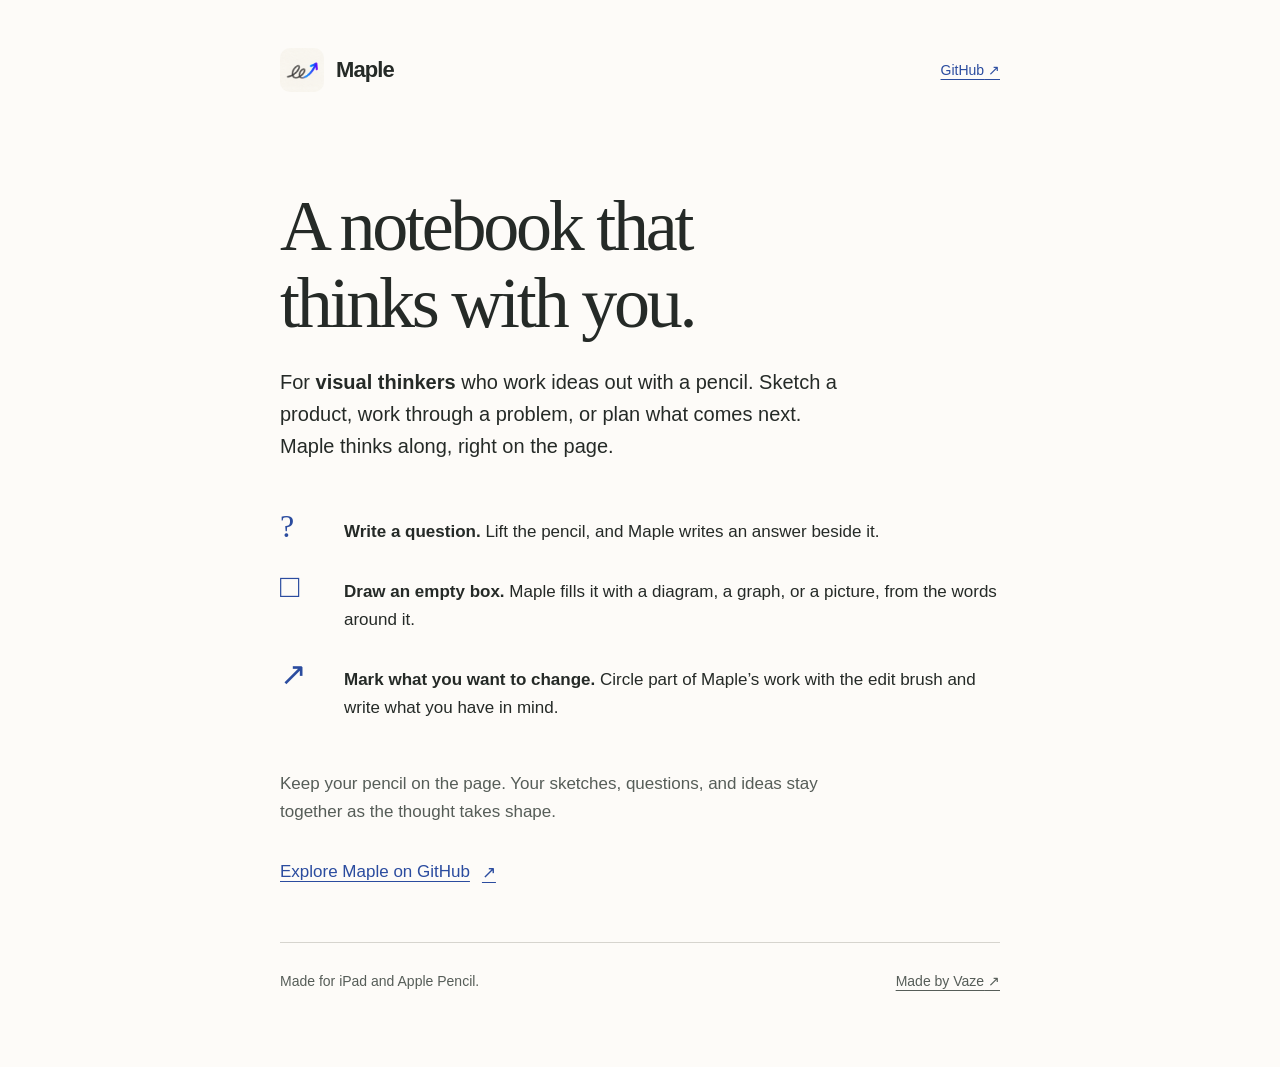
==== docs/index.html @ 5009b463 "Add a minimal Maple website for GitHub Pages" ====
<!doctype html>
<html lang="en">
<head>
  <meta charset="utf-8">
  <meta name="viewport" content="width=device-width, initial-scale=1">
  <meta name="theme-color" content="#fdfcf8">
  <title>Maple — A notebook that thinks with you</title>
  <meta name="description" content="A notebook for visual thinkers who work ideas out with a pencil. Ask questions, explore diagrams, and refine your ideas right on the page. Made for iPad and Apple Pencil.">
  <meta property="og:title" content="Maple — A notebook that thinks with you">
  <meta property="og:description" content="For visual thinkers who work ideas out with a pencil. Made for iPad and Apple Pencil.">
  <meta property="og:type" content="website">
  <meta property="og:url" content="https://thisisvaze.github.io/maple/">
  <meta property="og:image" content="https://thisisvaze.github.io/maple/icon.png">
  <link rel="canonical" href="https://thisisvaze.github.io/maple/">
  <link rel="icon" type="image/png" href="icon.png">
  <link rel="apple-touch-icon" href="icon.png">
  <link rel="stylesheet" href="tokens.css">
  <style>
    /* Hallmark · macrostructure: Long Document · theme: Atelier, existing Maple palette · tone: quiet · anchor hue: blue · nav: N9 · footer: Ft2 · enrichment: none */
    /* Hallmark · pre-emit critique: P4 H4 E4 S5 R5 V4 */
    * { box-sizing: border-box; }
    html, body { overflow-x: clip; }
    html { background: var(--color-paper); color: var(--color-ink); }
    body { margin: 0; font-family: var(--font-body); -webkit-font-smoothing: antialiased; }
    .page { max-width: 48rem; margin-inline: auto; padding: var(--space-xl) var(--space-lg); }
    header { display: flex; justify-content: space-between; align-items: center; gap: var(--space-md); }
    .brand { display: flex; align-items: center; gap: var(--space-sm); font-size: var(--text-brand); font-weight: 600; letter-spacing: -.04em; }
    .brand img { border-radius: var(--radius-icon); }
    a { color: var(--color-blue); text-decoration-thickness: 1px; text-underline-offset: .25em; }
    header a, .source, footer a { white-space: nowrap; display: inline-flex; align-items: center; min-height: 44px; }
    header a { font-size: var(--text-small); }
    a:hover { text-decoration-thickness: 2px; }
    a:active { opacity: .7; }
    a:focus-visible { outline: 2px solid var(--color-blue); outline-offset: 5px; border-radius: 2px; }
    main { padding-block: var(--space-hero) var(--space-xl); }
    h1 { margin: 0; max-width: 14ch; font-family: var(--font-display); font-size: var(--text-display); font-weight: 400; line-height: 1.07; letter-spacing: -.045em; overflow-wrap: anywhere; min-width: 0; }
    p { margin: 0; }
    .intro { margin-top: var(--space-lg); max-width: 36rem; font-size: var(--text-lead); line-height: 1.6; }
    .intro strong { font-weight: 600; }
    .examples { margin-block: var(--space-xl); }
    .examples > div { display: grid; grid-template-columns: 2.5rem minmax(0, 1fr); gap: var(--space-md); align-items: baseline; margin-top: var(--space-lg); }
    dt { color: var(--color-blue); font-family: var(--font-display); font-size: var(--text-mark); line-height: 1; }
    dd { margin: 0; font-size: var(--text-body); line-height: 1.65; }
    dd strong { font-weight: 600; }
    .closing { max-width: 34rem; color: var(--color-muted); font-size: var(--text-body); line-height: 1.65; }
    .source { margin-top: var(--space-lg); gap: var(--space-sm); font-size: var(--text-body); }
    footer { border-top: 1px solid var(--color-rule); padding-block: var(--space-md); display: flex; flex-wrap: wrap; justify-content: space-between; gap: var(--space-sm) var(--space-lg); color: var(--color-muted); font-size: var(--text-small); line-height: 1.6; align-items: center; }
    footer a { color: inherit; }
    @media (min-width: 40rem) {
      .page { padding-block: var(--space-xl); }
      .examples > div { grid-template-columns: 3rem minmax(0, 1fr); }
    }
  </style>
</head>
<body>
  <div class="page">
    <header>
      <span class="brand"><img src="icon.png" alt="" width="44" height="44">Maple</span>
      <a href="https://github.com/thisisvaze/maple">GitHub <span aria-hidden="true">&nbsp;↗</span></a>
    </header>
    <main>
      <h1>A notebook that thinks with you.</h1>
      <p class="intro">For <strong>visual thinkers</strong> who work ideas out with a pencil. Sketch a product, work through a problem, or plan what comes next. Maple thinks along, right on the page.</p>
      <dl class="examples" aria-label="Ways to think with Maple">
        <div>
          <dt><span aria-hidden="true">?</span><span class="sr-only">Question mark</span></dt>
          <dd><strong>Write a question.</strong> Lift the pencil, and Maple writes an answer beside it.</dd>
        </div>
        <div>
          <dt><span aria-hidden="true">□</span><span class="sr-only">Empty box</span></dt>
          <dd><strong>Draw an empty box.</strong> Maple fills it with a diagram, a graph, or a picture, from the words around it.</dd>
        </div>
        <div>
          <dt><span aria-hidden="true">↗</span><span class="sr-only">Edit mark</span></dt>
          <dd><strong>Mark what you want to change.</strong> Circle part of Maple’s work with the edit brush and write what you have in mind.</dd>
        </div>
      </dl>
      <p class="closing">Keep your pencil on the page. Your sketches, questions, and ideas stay together as the thought takes shape.</p>
      <a class="source" href="https://github.com/thisisvaze/maple">Explore Maple on GitHub <span aria-hidden="true">↗</span></a>
    </main>
    <footer>
      <p>Made for iPad and Apple Pencil.</p>
      <a href="https://github.com/thisisvaze">Made by Vaze <span aria-hidden="true">&nbsp;↗</span></a>
    </footer>
  </div>
</body>
</html>
---- docs/tokens.css ----
/* Maple · warm paper and blue ink, shared with the app. */
:root {
  --color-paper: oklch(98.9% .005 90);
  --color-ink: oklch(28% .01 155);
  --color-muted: oklch(47% .012 155);
  --color-blue: oklch(44% .14 265);
  --color-rule: oklch(87% .008 90);
  --font-display: "Iowan Old Style", "Palatino Linotype", "Book Antiqua", Georgia, serif;
  --font-body: -apple-system, BlinkMacSystemFont, "Segoe UI", sans-serif;
  --text-small: .875rem;
  --text-body: 1.0625rem;
  --text-lead: clamp(1.125rem, 2vw, 1.25rem);
  --text-brand: 1.375rem;
  --text-mark: 2rem;
  --text-display: clamp(2.75rem, 7vw, 4.5rem);
  --space-sm: .75rem;
  --space-md: 1rem;
  --space-lg: 1.5rem;
  --space-xl: 3rem;
  --space-hero: clamp(3.5rem, 9vw, 6rem);
  --radius-icon: .625rem;
}
.sr-only {
  position: absolute;
  width: 1px;
  height: 1px;
  overflow: hidden;
  clip-path: inset(50%);
  white-space: nowrap;
}
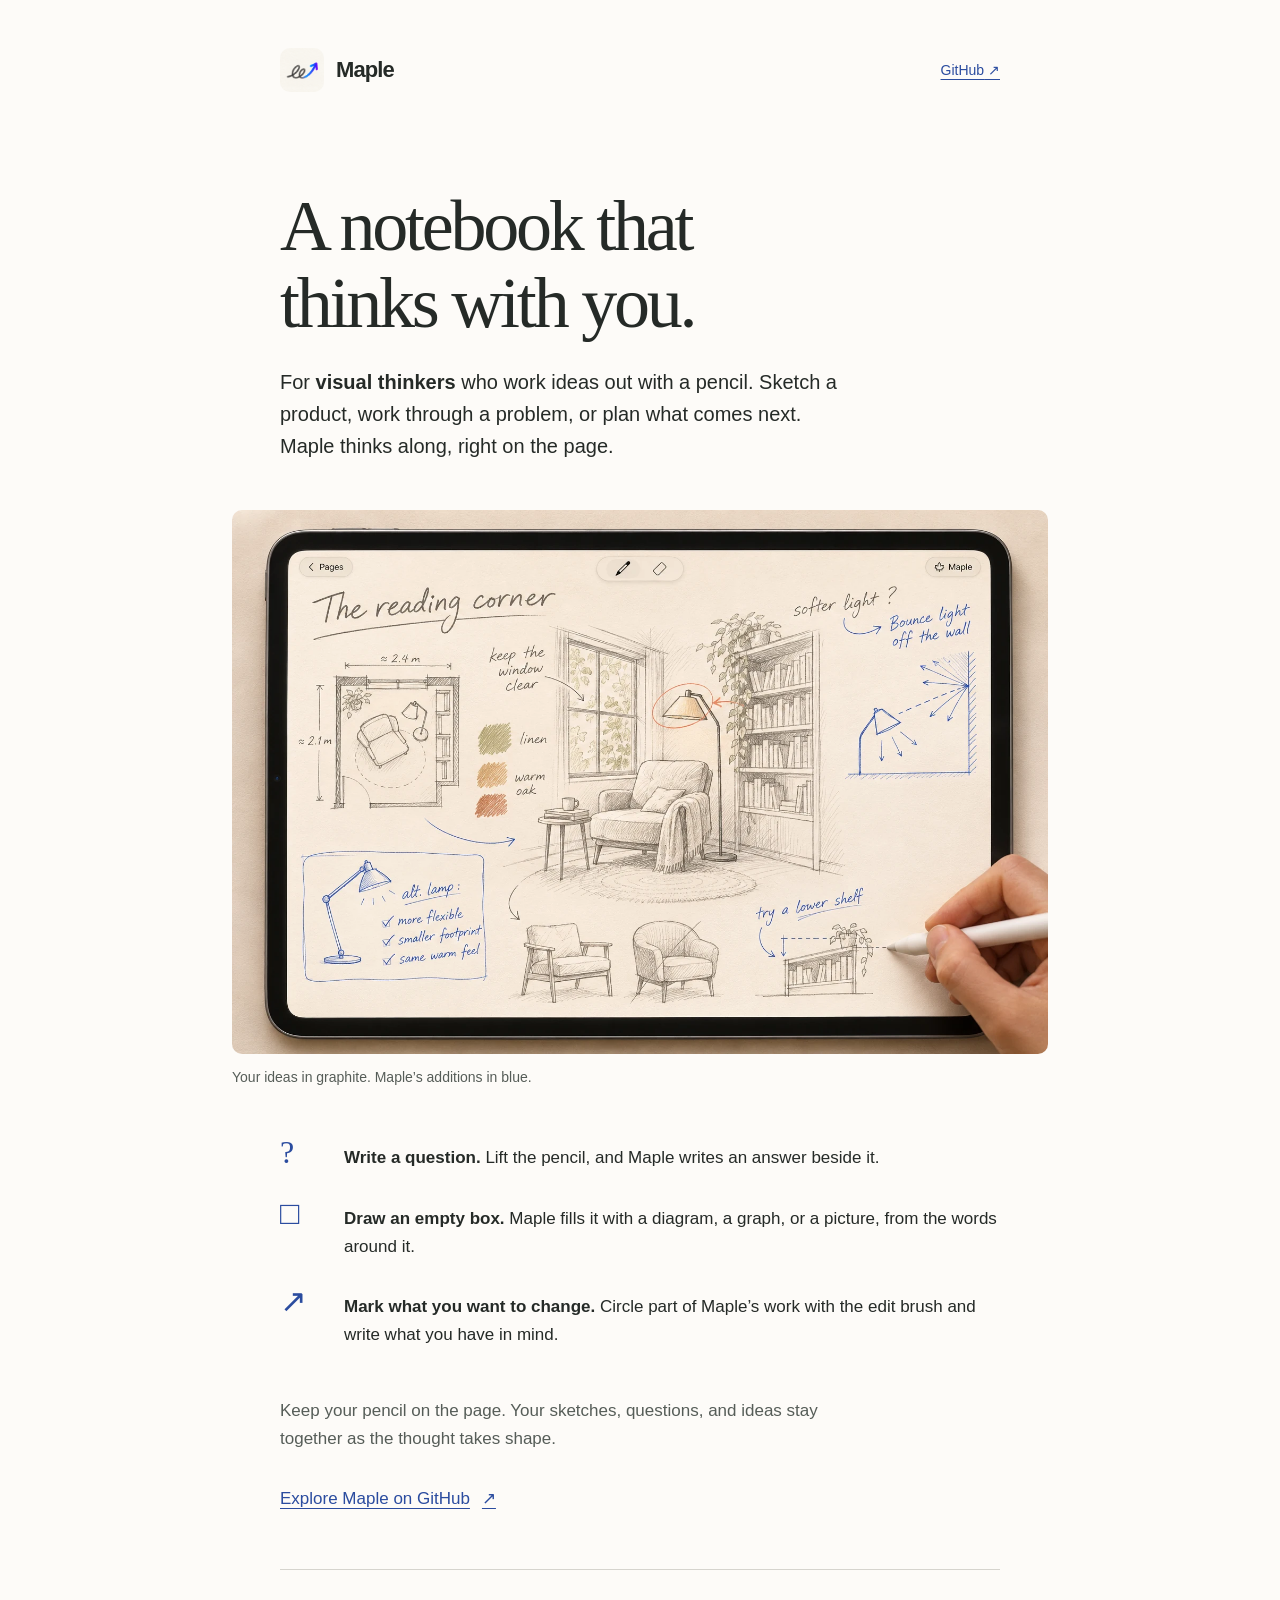
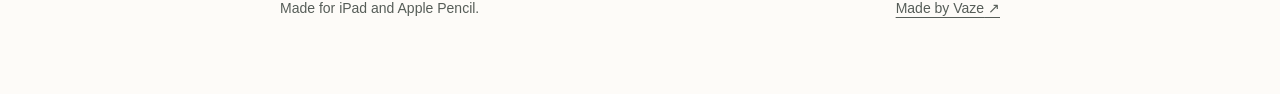
==== commit 521612bb: "Show a shared Maple workspace on iPad" ====
--- a/docs/index.html
+++ b/docs/index.html
@@ -10,13 +10,14 @@
   <meta property="og:description" content="For visual thinkers who work ideas out with a pencil. Made for iPad and Apple Pencil.">
   <meta property="og:type" content="website">
   <meta property="og:url" content="https://thisisvaze.github.io/maple/">
-  <meta property="og:image" content="https://thisisvaze.github.io/maple/icon.png">
+  <meta property="og:image" content="https://thisisvaze.github.io/maple/maple-workspace.webp">
+  <meta property="og:image:alt" content="An illustrated Maple workspace on iPad, with sketches and notes in graphite and blue ink.">
   <link rel="canonical" href="https://thisisvaze.github.io/maple/">
   <link rel="icon" type="image/png" href="icon.png">
   <link rel="apple-touch-icon" href="icon.png">
   <link rel="stylesheet" href="tokens.css">
   <style>
-    /* Hallmark · macrostructure: Long Document · theme: Atelier, existing Maple palette · tone: quiet · anchor hue: blue · nav: N9 · footer: Ft2 · enrichment: none */
+    /* Hallmark · macrostructure: Long Document · theme: Atelier, existing Maple palette · tone: quiet · anchor hue: blue · nav: N9 · footer: Ft2 · enrichment: generated workspace illustration */
     /* Hallmark · pre-emit critique: P4 H4 E4 S5 R5 V4 */
     * { box-sizing: border-box; }
     html, body { overflow-x: clip; }
@@ -37,6 +38,9 @@
     p { margin: 0; }
     .intro { margin-top: var(--space-lg); max-width: 36rem; font-size: var(--text-lead); line-height: 1.6; }
     .intro strong { font-weight: 600; }
+    .workspace { margin: var(--space-xl) 0; }
+    .workspace img { display: block; width: 100%; height: auto; border-radius: var(--radius-icon); }
+    .workspace figcaption { margin-top: var(--space-sm); color: var(--color-muted); font-size: var(--text-small); line-height: 1.6; }
     .examples { margin-block: var(--space-xl); }
     .examples > div { display: grid; grid-template-columns: 2.5rem minmax(0, 1fr); gap: var(--space-md); align-items: baseline; margin-top: var(--space-lg); }
     dt { color: var(--color-blue); font-family: var(--font-display); font-size: var(--text-mark); line-height: 1; }
@@ -50,6 +54,9 @@
       .page { padding-block: var(--space-xl); }
       .examples > div { grid-template-columns: 3rem minmax(0, 1fr); }
     }
+    @media (min-width: 64rem) {
+      .workspace { margin-inline: calc(-1 * var(--space-xl)); }
+    }
   </style>
 </head>
 <body>
@@ -61,6 +68,10 @@
     <main>
       <h1>A notebook that thinks with you.</h1>
       <p class="intro">For <strong>visual thinkers</strong> who work ideas out with a pencil. Sketch a product, work through a problem, or plan what comes next. Maple thinks along, right on the page.</p>
+      <figure class="workspace">
+        <img src="maple-workspace.webp" width="1536" height="1024" fetchpriority="high" alt="Illustration of Maple on an iPad: a reading-corner floor plan, furniture sketches, material notes, and Maple’s blue suggestions beside graphite handwriting. A hand adds a sketch with Apple Pencil.">
+        <figcaption>Your ideas in graphite. Maple’s additions in blue.</figcaption>
+      </figure>
       <dl class="examples" aria-label="Ways to think with Maple">
         <div>
           <dt><span aria-hidden="true">?</span><span class="sr-only">Question mark</span></dt>
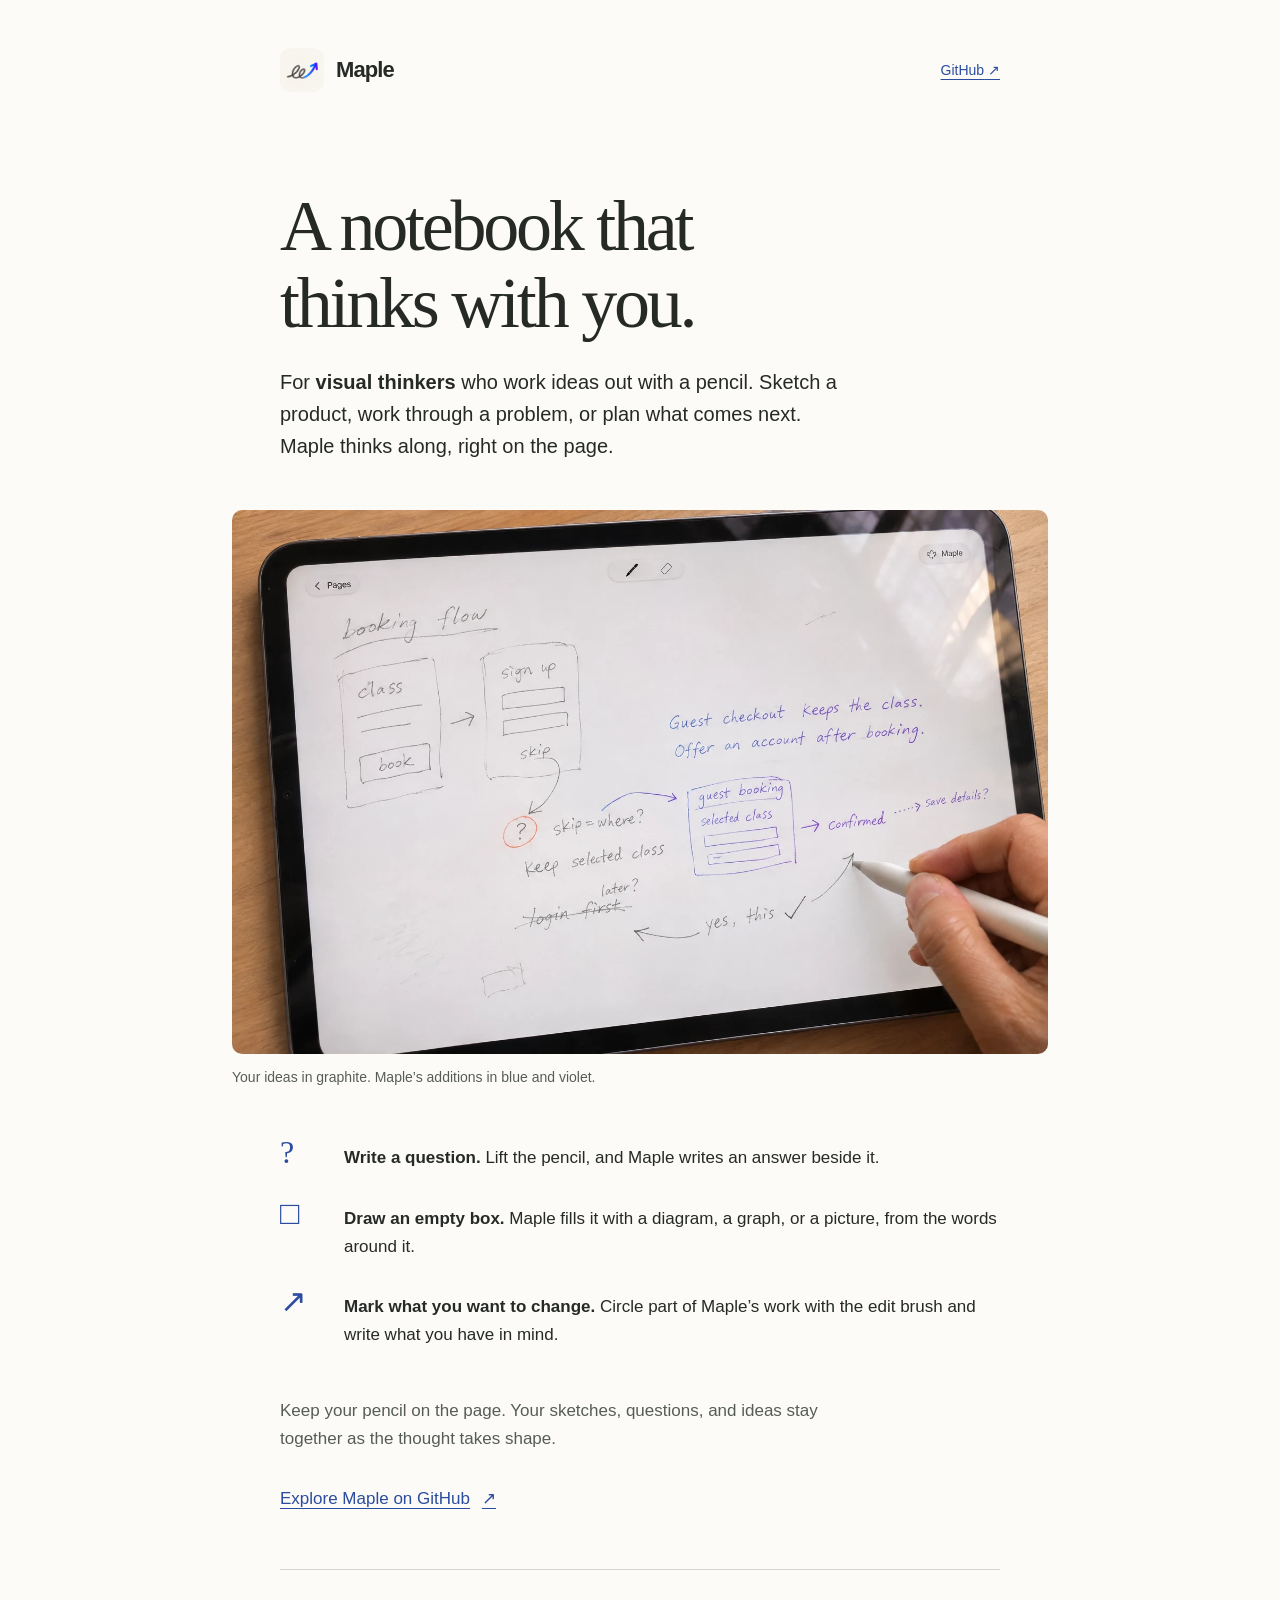
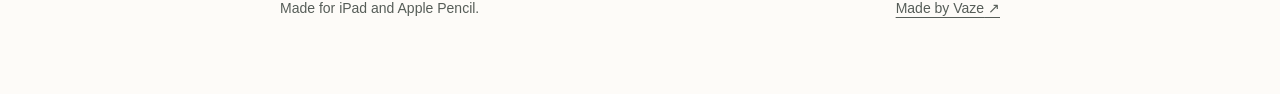
==== commit a8be9f2f: "Use a more natural app-flow workspace illustration" ====
--- a/docs/index.html
+++ b/docs/index.html
@@ -10,8 +10,8 @@
   <meta property="og:description" content="For visual thinkers who work ideas out with a pencil. Made for iPad and Apple Pencil.">
   <meta property="og:type" content="website">
   <meta property="og:url" content="https://thisisvaze.github.io/maple/">
-  <meta property="og:image" content="https://thisisvaze.github.io/maple/maple-workspace.webp">
-  <meta property="og:image:alt" content="An illustrated Maple workspace on iPad, with sketches and notes in graphite and blue ink.">
+  <meta property="og:image" content="https://thisisvaze.github.io/maple/maple-app-flow-candid.webp">
+  <meta property="og:image:alt" content="An illustrated Maple workspace on iPad: app wireframes in graphite and a guest-booking flow in blue and violet.">
   <link rel="canonical" href="https://thisisvaze.github.io/maple/">
   <link rel="icon" type="image/png" href="icon.png">
   <link rel="apple-touch-icon" href="icon.png">
@@ -69,8 +69,8 @@
       <h1>A notebook that thinks with you.</h1>
       <p class="intro">For <strong>visual thinkers</strong> who work ideas out with a pencil. Sketch a product, work through a problem, or plan what comes next. Maple thinks along, right on the page.</p>
       <figure class="workspace">
-        <img src="maple-workspace.webp" width="1536" height="1024" fetchpriority="high" alt="Illustration of Maple on an iPad: a reading-corner floor plan, furniture sketches, material notes, and Maple’s blue suggestions beside graphite handwriting. A hand adds a sketch with Apple Pencil.">
-        <figcaption>Your ideas in graphite. Maple’s additions in blue.</figcaption>
+        <img src="maple-app-flow-candid.webp" width="1536" height="1024" fetchpriority="high" alt="Concept image of Maple on an iPad: rough app wireframes in graphite lead to a question about skipping signup. Maple adds a guest-booking path through confirmation in blue and violet ink.">
+        <figcaption>Your ideas in graphite. Maple’s additions in blue and violet.</figcaption>
       </figure>
       <dl class="examples" aria-label="Ways to think with Maple">
         <div>
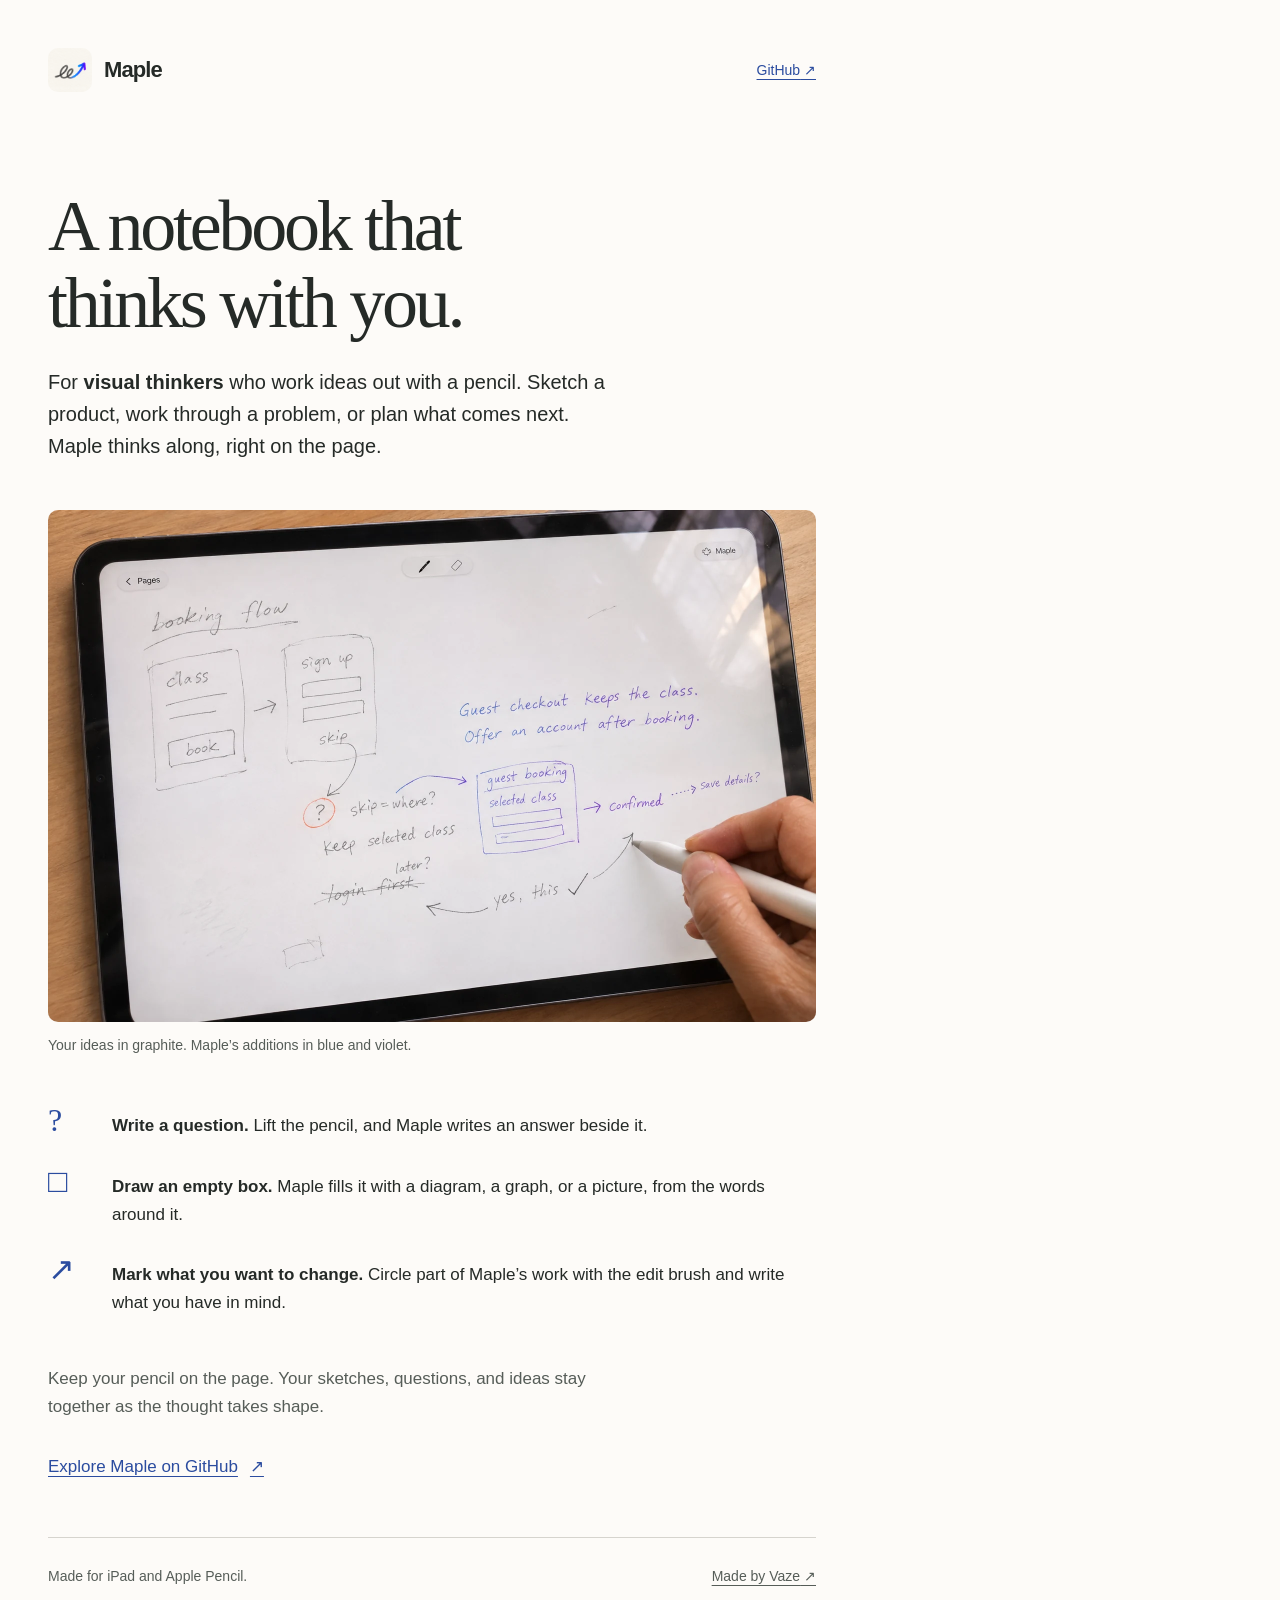
==== commit cde83b85: "Align website content to a shared left gutter" ====
--- a/docs/index.html
+++ b/docs/index.html
@@ -23,7 +23,7 @@
     html, body { overflow-x: clip; }
     html { background: var(--color-paper); color: var(--color-ink); }
     body { margin: 0; font-family: var(--font-body); -webkit-font-smoothing: antialiased; }
-    .page { max-width: 48rem; margin-inline: auto; padding: var(--space-xl) var(--space-lg); }
+    .page { max-width: 54rem; margin-inline: 0; padding: var(--space-xl) var(--space-lg); }
     header { display: flex; justify-content: space-between; align-items: center; gap: var(--space-md); }
     .brand { display: flex; align-items: center; gap: var(--space-sm); font-size: var(--text-brand); font-weight: 600; letter-spacing: -.04em; }
     .brand img { border-radius: var(--radius-icon); }
@@ -51,11 +51,8 @@
     footer { border-top: 1px solid var(--color-rule); padding-block: var(--space-md); display: flex; flex-wrap: wrap; justify-content: space-between; gap: var(--space-sm) var(--space-lg); color: var(--color-muted); font-size: var(--text-small); line-height: 1.6; align-items: center; }
     footer a { color: inherit; }
     @media (min-width: 40rem) {
-      .page { padding-block: var(--space-xl); }
+      .page { padding: var(--space-xl); }
       .examples > div { grid-template-columns: 3rem minmax(0, 1fr); }
-    }
-    @media (min-width: 64rem) {
-      .workspace { margin-inline: calc(-1 * var(--space-xl)); }
     }
   </style>
 </head>
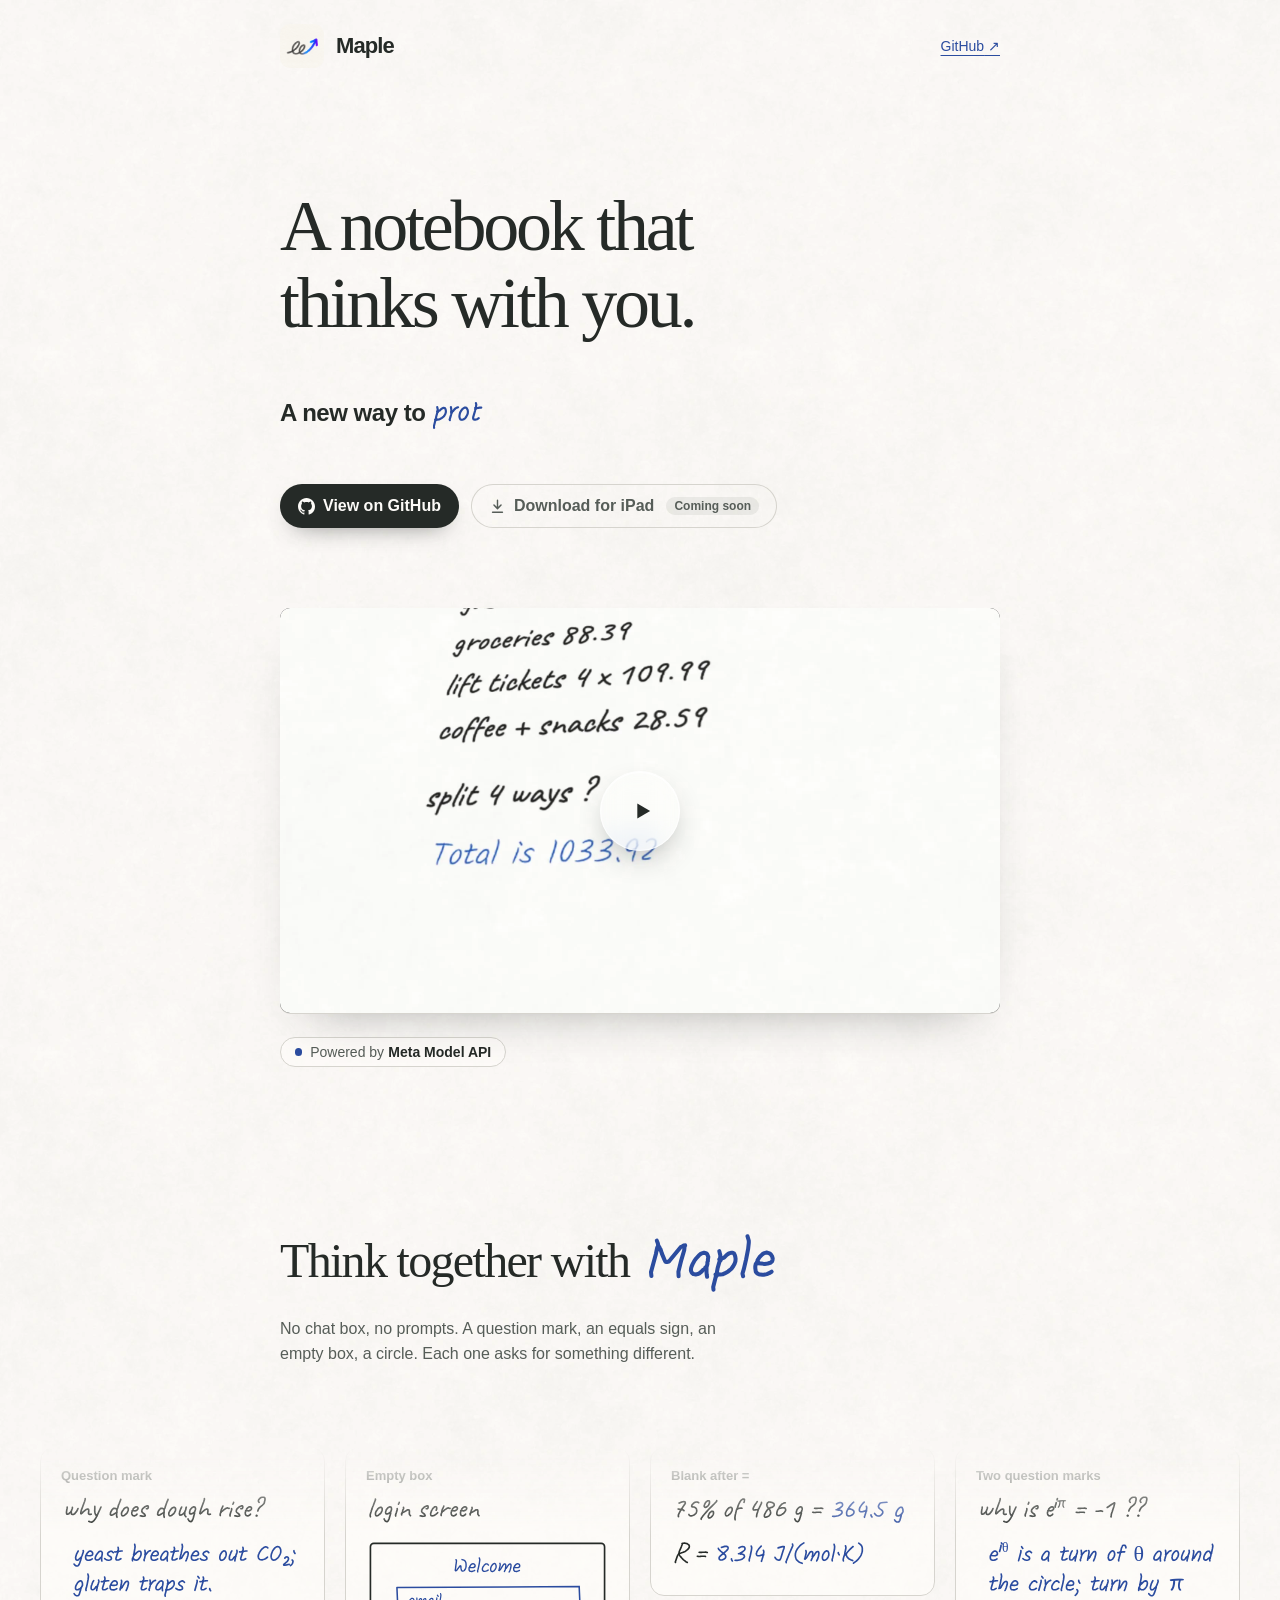
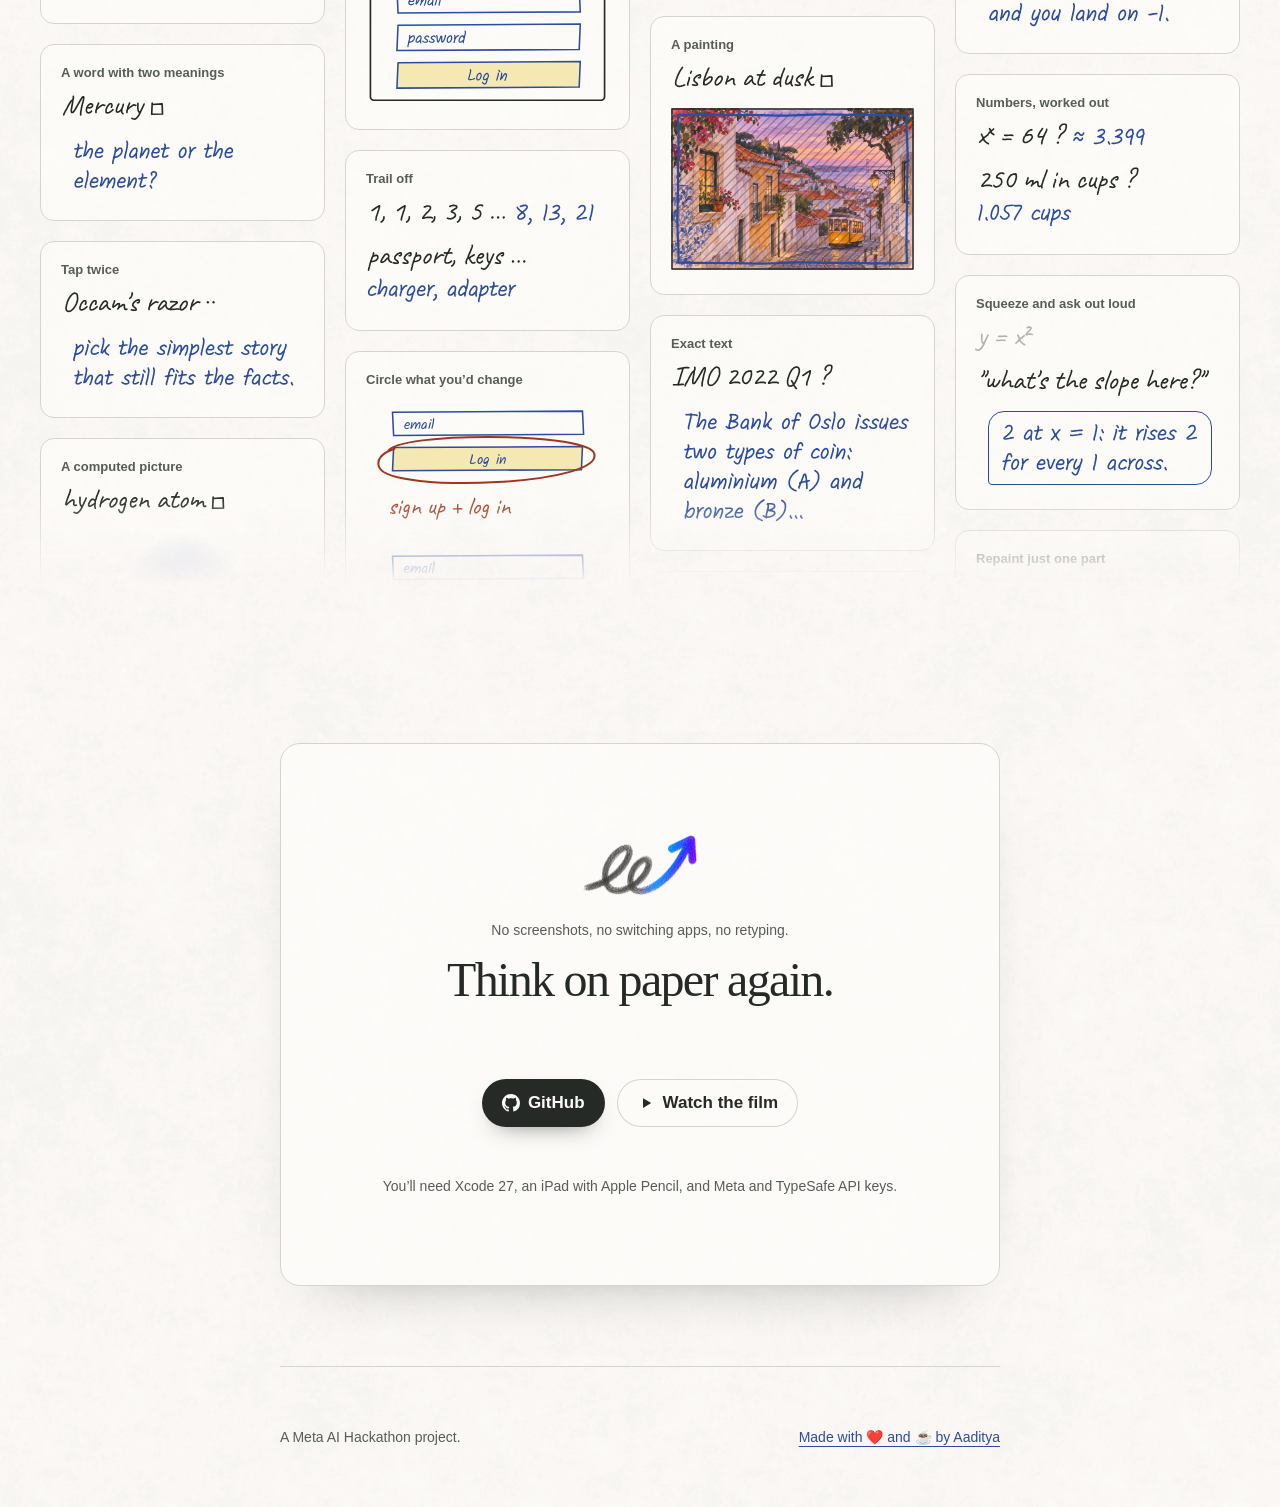
==== commit 913e6bbb: "Rebuild the website around Maple's ink The hero opens on the film and a rotating "A new way to …" li" ====
--- a/docs/index.html
+++ b/docs/index.html
@@ -4,92 +4,391 @@
   <meta charset="utf-8">
   <meta name="viewport" content="width=device-width, initial-scale=1">
   <meta name="theme-color" content="#fdfcf8">
-  <title>Maple — A notebook that thinks with you</title>
-  <meta name="description" content="A notebook for visual thinkers who work ideas out with a pencil. Ask questions, explore diagrams, and refine your ideas right on the page. Made for iPad and Apple Pencil.">
-  <meta property="og:title" content="Maple — A notebook that thinks with you">
-  <meta property="og:description" content="For visual thinkers who work ideas out with a pencil. Made for iPad and Apple Pencil.">
+  <title>Maple · A notebook that thinks with you</title>
+  <meta name="description" content="A notebook for visual thinkers who work ideas out with a pencil. Make a mark, rest the pen, and Maple writes back in blue ink. Made for iPad and Apple Pencil.">
+  <meta property="og:title" content="Maple · A notebook that thinks with you">
+  <meta property="og:description" content="Make a mark, rest the pen, and Maple writes back in blue ink. Made for iPad and Apple Pencil.">
   <meta property="og:type" content="website">
   <meta property="og:url" content="https://thisisvaze.github.io/maple/">
   <meta property="og:image" content="https://thisisvaze.github.io/maple/maple-app-flow-candid.webp">
-  <meta property="og:image:alt" content="An illustrated Maple workspace on iPad: app wireframes in graphite and a guest-booking flow in blue and violet.">
+  <meta property="og:image:alt" content="An illustrated Maple workspace on iPad: app wireframes in graphite and a guest-booking flow in blue.">
   <link rel="canonical" href="https://thisisvaze.github.io/maple/">
   <link rel="icon" type="image/png" href="icon.png">
   <link rel="apple-touch-icon" href="icon.png">
   <link rel="stylesheet" href="tokens.css">
   <style>
-    /* Hallmark · macrostructure: Long Document · theme: Atelier, existing Maple palette · tone: quiet · anchor hue: blue · nav: N9 · footer: Ft2 · enrichment: generated workspace illustration */
-    /* Hallmark · pre-emit critique: P4 H4 E4 S5 R5 V4 */
+    @font-face { font-family: "Maple Hand"; src: url("maple-hand.ttf") format("truetype"); font-display: swap; }
     * { box-sizing: border-box; }
-    html, body { overflow-x: clip; }
-    html { background: var(--color-paper); color: var(--color-ink); }
-    body { margin: 0; font-family: var(--font-body); -webkit-font-smoothing: antialiased; }
-    .page { max-width: 54rem; margin-inline: 0; padding: var(--space-xl) var(--space-lg); }
+    /* The film's paper: a faint tooth, tinted warm. */
+    html { background: var(--color-paper) url(paper.webp) 0 0 / 700px; background-blend-mode: multiply; color: var(--color-ink); }
+    body { margin: 0; font-family: var(--font-body); -webkit-font-smoothing: antialiased; overflow-x: clip; }
+    p { margin: 0; }
+    a { color: var(--color-blue); text-decoration-thickness: 1px; text-underline-offset: .25em; }
+    a:hover { text-decoration-thickness: 2px; }
+    a:focus-visible, button:focus-visible { outline: 2px solid var(--color-blue); outline-offset: 4px; border-radius: 2px; }
+
+    .page { max-width: 48rem; margin-inline: auto; padding: var(--space-lg) var(--space-lg) 0; }
     header { display: flex; justify-content: space-between; align-items: center; gap: var(--space-md); }
     .brand { display: flex; align-items: center; gap: var(--space-sm); font-size: var(--text-brand); font-weight: 600; letter-spacing: -.04em; }
     .brand img { border-radius: var(--radius-icon); }
-    a { color: var(--color-blue); text-decoration-thickness: 1px; text-underline-offset: .25em; }
-    header a, .source, footer a { white-space: nowrap; display: inline-flex; align-items: center; min-height: 44px; }
+    header a, .source, footer a { display: inline-flex; align-items: center; min-height: 44px; white-space: nowrap; }
     header a { font-size: var(--text-small); }
-    a:hover { text-decoration-thickness: 2px; }
-    a:active { opacity: .7; }
-    a:focus-visible { outline: 2px solid var(--color-blue); outline-offset: 5px; border-radius: 2px; }
-    main { padding-block: var(--space-hero) var(--space-xl); }
-    h1 { margin: 0; max-width: 14ch; font-family: var(--font-display); font-size: var(--text-display); font-weight: 400; line-height: 1.07; letter-spacing: -.045em; overflow-wrap: anywhere; min-width: 0; }
-    p { margin: 0; }
-    .intro { margin-top: var(--space-lg); max-width: 36rem; font-size: var(--text-lead); line-height: 1.6; }
-    .intro strong { font-weight: 600; }
-    .workspace { margin: var(--space-xl) 0; }
-    .workspace img { display: block; width: 100%; height: auto; border-radius: var(--radius-icon); }
-    .workspace figcaption { margin-top: var(--space-sm); color: var(--color-muted); font-size: var(--text-small); line-height: 1.6; }
-    .examples { margin-block: var(--space-xl); }
-    .examples > div { display: grid; grid-template-columns: 2.5rem minmax(0, 1fr); gap: var(--space-md); align-items: baseline; margin-top: var(--space-lg); }
-    dt { color: var(--color-blue); font-family: var(--font-display); font-size: var(--text-mark); line-height: 1; }
-    dd { margin: 0; font-size: var(--text-body); line-height: 1.65; }
-    dd strong { font-weight: 600; }
-    .closing { max-width: 34rem; color: var(--color-muted); font-size: var(--text-body); line-height: 1.65; }
-    .source { margin-top: var(--space-lg); gap: var(--space-sm); font-size: var(--text-body); }
-    footer { border-top: 1px solid var(--color-rule); padding-block: var(--space-md); display: flex; flex-wrap: wrap; justify-content: space-between; gap: var(--space-sm) var(--space-lg); color: var(--color-muted); font-size: var(--text-small); line-height: 1.6; align-items: center; }
-    footer a { color: inherit; }
-    @media (min-width: 40rem) {
-      .page { padding: var(--space-xl); }
-      .examples > div { grid-template-columns: 3rem minmax(0, 1fr); }
+
+    .hero { padding-block: var(--space-hero) 0; }
+    .badge { display: inline-flex; align-items: center; margin-top: var(--space-lg); padding: .375rem .875rem; border: 1px solid var(--color-rule); border-radius: 999px; background: oklch(99.6% .004 90 / .6); color: var(--color-muted); font-size: var(--text-small); }
+    .badge::before { content: ""; margin-right: .5rem; width: .45rem; height: .45rem; border-radius: 50%; background: var(--color-blue); }
+    .badge b { margin-left: .3em; color: var(--color-ink); font-weight: 600; }
+    h1 { margin: 0; max-width: 14ch; font-family: var(--font-display); font-size: var(--text-display); font-weight: 400; line-height: 1.07; letter-spacing: -.045em; }
+    .way { margin-top: var(--space-xl); font-size: clamp(1.25rem, 2.5vw, 1.5rem); font-weight: 600; letter-spacing: -.02em; }
+    /* The last word, in Maple's hand: written in, held, faded, and the next one written. */
+    .rotor { margin-left: .04em; color: var(--color-blue); font-family: var(--font-hand); font-size: 1.2em; font-weight: 400; letter-spacing: 0; }
+    .rotor svg { margin-top: -.3em; }
+    .lead { margin-top: var(--space-lg); max-width: 34rem; font-size: var(--text-lead); line-height: 1.6; }
+    .cta { display: inline-flex; align-items: center; gap: .5rem; min-height: 48px; margin-top: var(--space-lg); padding: 0 1.25rem; border-radius: 999px; background: var(--color-ink); color: var(--color-paper); font-size: var(--text-body); font-weight: 600; text-decoration: none; box-shadow: 0 10px 24px -14px oklch(28% .01 155 / .7); transition: background .15s, transform .15s; }
+    .cta:hover { background: var(--color-blue); transform: translateY(-1px); }
+    .hero-actions { display: flex; flex-wrap: wrap; gap: var(--space-sm); margin-top: var(--space-xl); }
+    .hero-actions .cta { margin-top: 0; min-height: 44px; padding: 0 1.125rem; font-size: 1rem; }  /* one size down from .cta: 48 → 44 px tall */
+    .hero-actions .cta svg { width: 1.0625rem; height: 1.0625rem; }
+    .cta.soon, .cta.soon:hover { background: transparent; color: var(--color-muted); box-shadow: inset 0 0 0 1px var(--color-rule); cursor: not-allowed; transform: none; }
+    .cta.soon small { margin-left: .25rem; padding: .125rem .5rem; border-radius: 999px; background: oklch(28% .01 155 / .07); font-size: .75rem; font-weight: 600; }
+    .cta:active { transform: none; opacity: .85; }
+    .cta svg { width: 1.125rem; height: 1.125rem; fill: currentColor; }
+    .shot { margin: var(--space-2xl) 0 0; }
+    .film { position: relative; display: block; aspect-ratio: 16 / 9; overflow: hidden; border-radius: var(--radius-icon); background: var(--color-device); box-shadow: 0 1px 0 var(--color-rule), 0 24px 48px -32px oklch(28% .01 155 / .45); }
+    .film img, .film iframe { position: absolute; inset: 0; width: 100%; height: 100%; border: 0; object-fit: cover; }
+    /* The play button: a glass circle in the middle of the frame, nothing else. */
+    .play { position: absolute; left: 50%; top: 50%; display: grid; place-items: center; width: 5rem; height: 5rem; border-radius: 50%; translate: -50% -50%;
+      background: oklch(100% 0 0 / .32); -webkit-backdrop-filter: blur(14px) saturate(1.4); backdrop-filter: blur(14px) saturate(1.4);
+      border: 1px solid oklch(100% 0 0 / .65); box-shadow: 0 12px 32px -12px oklch(28% .01 155 / .45), inset 0 1px 0 oklch(100% 0 0 / .8);
+      color: var(--color-ink); transition: scale .25s cubic-bezier(.2, .7, .2, 1), background .2s; }
+    .play svg { width: 1.75rem; height: 1.75rem; margin-left: .2rem; fill: currentColor; }
+    .film:hover .play { scale: 1.07; background: oklch(100% 0 0 / .5); }
+    .film:focus-visible .play { outline: 2px solid var(--color-blue); outline-offset: 4px; }
+    .shot figcaption { margin-top: var(--space-sm); color: var(--color-muted); font-size: var(--text-small); }
+
+    .ways { padding-block: var(--space-section) 0; }
+    .ways-head { max-width: 48rem; margin-inline: auto; padding-inline: var(--space-lg); display: flex; flex-wrap: wrap; align-items: end; justify-content: space-between; gap: var(--space-md); }
+    h2 { margin: 0; font-family: var(--font-display); font-size: var(--text-section); font-weight: 400; line-height: 1.1; letter-spacing: -.035em; }
+    h2 .signed { margin: 0 0 0 -.12em; font-size: 1.12em; letter-spacing: 0; }
+    h2 .signed svg { margin-top: -.25em; }
+    .ways-head p { margin-top: var(--space-md); max-width: 30rem; color: var(--color-muted); line-height: 1.6; }
+
+    /* The wall: a plain grid, or moving columns when motion is welcome. */
+    .wall { --gap: 1.25rem; max-width: 78rem; margin: var(--space-2xl) auto 0; padding-inline: var(--space-lg);
+      display: grid; grid-template-columns: repeat(auto-fill, minmax(15rem, 1fr)); gap: var(--gap); align-items: start; }
+    .wall.moving { grid-template-columns: repeat(var(--cols), minmax(0, 1fr)); height: min(46rem, 85vh); overflow: hidden;
+      mask-image: linear-gradient(transparent, #000 12%, #000 88%, transparent); }
+    .col { animation: rise var(--speed) linear infinite; }
+    .col.down { animation-direction: reverse; }
+    .track { display: grid; gap: var(--gap); padding-bottom: var(--gap); }
+    @keyframes rise { to { transform: translateY(-50%); } }
+
+    .card { position: relative; display: grid; gap: .75rem; padding: 1.25rem 1.25rem 1.5rem; background: oklch(99.6% .004 90 / .6); border: 1px solid var(--color-rule); border-radius: .875rem; }
+    .cap { font-size: .8125rem; font-weight: 600; color: var(--color-muted); }
+    .ink { font-family: var(--font-hand); font-size: var(--text-hand); line-height: 1.35; }
+    .you { color: var(--color-ink); }
+    .maple { color: var(--color-blue); padding-left: .75rem; }
+    .edit { color: var(--color-coral); }
+    .you .reply { display: inline-block; }
+    .card :is(.you, .edit) svg.hand { display: inline-block; }
+    .card svg, .card img { display: block; width: 100%; height: auto; }
+    .card svg.hand { width: auto; overflow: visible; }
+    .you .reply svg.hand { display: inline-block; }
+    .card img { border-radius: .375rem; }
+    .paint { position: relative; aspect-ratio: 3 / 2; }
+    .paint img, .paint svg { position: absolute; inset: 0; width: 100%; height: 100%; }
+    .paint img { object-fit: cover; border-radius: 0; }
+    .card .paint svg { overflow: visible; }
+    .struck { text-decoration: line-through; text-decoration-color: var(--color-coral); text-decoration-thickness: 2px; }
+    .bubble { justify-self: start; margin-left: .75rem; padding: .375rem .75rem; border: 1.5px solid var(--color-blue); border-radius: 1rem 1rem 1rem .25rem; }
+    .muted-ink { opacity: .35; }
+
+
+    .end { max-width: 48rem; margin: var(--space-section) auto 0; padding-inline: var(--space-lg); }
+    .sheet { padding: clamp(3rem, 8vw, 5.5rem) clamp(1.5rem, 5vw, 3rem); text-align: center; background: oklch(99.6% .004 90 / .7); border: 1px solid var(--color-rule); border-radius: 1.25rem; box-shadow: 0 30px 60px -48px oklch(28% .01 155 / .5); }
+    .end-icon { display: block; width: 7.5rem; height: auto; margin: 0 auto var(--space-lg); }
+    .kicker { color: var(--color-muted); font-size: var(--text-small); }
+    .end h2 { margin-top: var(--space-md); }
+    .actions { display: flex; flex-wrap: wrap; justify-content: center; gap: var(--space-sm); margin-top: var(--space-xl); }
+    .cta.ghost { background: transparent; color: var(--color-ink); box-shadow: inset 0 0 0 1px var(--color-rule); }
+    .cta.ghost:hover { background: transparent; color: var(--color-blue); box-shadow: inset 0 0 0 1px var(--color-blue); }
+    .fine { margin-top: var(--space-xl); color: var(--color-muted); font-size: var(--text-small); line-height: 1.6; }
+    footer { width: min(45rem, 100% - 2 * var(--space-lg)); margin: var(--space-2xl) auto 0; padding-block: var(--space-xl); border-top: 1px solid var(--color-rule); display: flex; flex-wrap: wrap; justify-content: space-between; align-items: center; gap: var(--space-sm); color: var(--color-muted); font-size: var(--text-small); }
+
+    @media (prefers-reduced-motion: reduce) {
+      .col { animation: none; }
     }
   </style>
 </head>
 <body>
+
   <div class="page">
     <header>
-      <span class="brand"><img src="icon.png" alt="" width="44" height="44">Maple</span>
+      <span class="brand"><img src="icon.png" width="44" height="44" alt="">Maple</span>
       <a href="https://github.com/thisisvaze/maple">GitHub <span aria-hidden="true">&nbsp;↗</span></a>
     </header>
-    <main>
+    <section class="hero">
       <h1>A notebook that thinks with you.</h1>
-      <p class="intro">For <strong>visual thinkers</strong> who work ideas out with a pencil. Sketch a product, work through a problem, or plan what comes next. Maple thinks along, right on the page.</p>
-      <figure class="workspace">
-        <img src="maple-app-flow-candid.webp" width="1536" height="1024" fetchpriority="high" alt="Concept image of Maple on an iPad: rough app wireframes in graphite lead to a question about skipping signup. Maple adds a guest-booking path through confirmation in blue and violet ink.">
-        <figcaption>Your ideas in graphite. Maple’s additions in blue and violet.</figcaption>
+      <p class="way"><span class="sr-only">A new way to ideate, sketch, prototype, think, plan, philosophize, brainstorm, learn, design, solve, write, imagine, explore and wonder.</span><span aria-hidden="true">A new way to <span class="rotor" data-words="ideate,sketch,prototype,think,plan,philosophize,brainstorm,learn,design,solve,write,imagine,explore,wonder">ideate.</span></span></p>
+      <div class="hero-actions">
+        <a class="cta" href="https://github.com/thisisvaze/maple"><svg viewBox="0 0 16 16" aria-hidden="true"><path d="M8 0C3.58 0 0 3.58 0 8c0 3.54 2.29 6.53 5.47 7.59.4.07.55-.17.55-.38 0-.19-.01-.82-.01-1.49-2.01.37-2.53-.49-2.69-.94-.09-.23-.48-.94-.82-1.13-.28-.15-.68-.52-.01-.53.63-.01 1.08.58 1.23.82.72 1.21 1.87.87 2.33.66.07-.52.28-.87.51-1.07-1.78-.2-3.64-.89-3.64-3.95 0-.87.31-1.59.82-2.15-.08-.2-.36-1.02.08-2.12 0 0 .67-.21 2.2.82.64-.18 1.32-.27 2-.27.68 0 1.36.09 2 .27 1.53-1.04 2.2-.82 2.2-.82.44 1.1.16 1.92.08 2.12.51.56.82 1.27.82 2.15 0 3.07-1.87 3.75-3.65 3.95.29.25.54.73.54 1.48 0 1.07-.01 1.93-.01 2.2 0 .21.15.46.55.38A8.013 8.013 0 0016 8c0-4.42-3.58-8-8-8z"/></svg>View on GitHub</a>
+        <span class="cta soon" role="link" aria-disabled="true"><svg viewBox="0 0 24 24" aria-hidden="true"><path d="M12 3v12m0 0l-5-5m5 5l5-5M5 20h14" fill="none" stroke="currentColor" stroke-width="2" stroke-linecap="round" stroke-linejoin="round"/></svg>Download for iPad<small>Coming soon</small></span>
+      </div>
+      <figure class="shot">
+        <a class="film" href="https://youtu.be/RCev1zyMf9k" aria-label="Play Maple in 72 seconds, on YouTube">
+          <img src="maple-showcase-poster.webp" width="1920" height="1080" alt="">
+          <span class="play" aria-hidden="true"><svg viewBox="0 0 24 24"><path d="M8 5.5v13l11-6.5z"/></svg></span>
+        </a>
       </figure>
-      <dl class="examples" aria-label="Ways to think with Maple">
-        <div>
-          <dt><span aria-hidden="true">?</span><span class="sr-only">Question mark</span></dt>
-          <dd><strong>Write a question.</strong> Lift the pencil, and Maple writes an answer beside it.</dd>
-        </div>
-        <div>
-          <dt><span aria-hidden="true">□</span><span class="sr-only">Empty box</span></dt>
-          <dd><strong>Draw an empty box.</strong> Maple fills it with a diagram, a graph, or a picture, from the words around it.</dd>
-        </div>
-        <div>
-          <dt><span aria-hidden="true">↗</span><span class="sr-only">Edit mark</span></dt>
-          <dd><strong>Mark what you want to change.</strong> Circle part of Maple’s work with the edit brush and write what you have in mind.</dd>
-        </div>
-      </dl>
-      <p class="closing">Keep your pencil on the page. Your sketches, questions, and ideas stay together as the thought takes shape.</p>
-      <a class="source" href="https://github.com/thisisvaze/maple">Explore Maple on GitHub <span aria-hidden="true">↗</span></a>
-    </main>
-    <footer>
-      <p>Made for iPad and Apple Pencil.</p>
-      <a href="https://github.com/thisisvaze">Made by Vaze <span aria-hidden="true">&nbsp;↗</span></a>
-    </footer>
+      <p class="badge">Powered by <b>Meta Model API</b></p>
+    </section>
   </div>
+
+  <section class="ways" aria-labelledby="ways-title">
+    <div class="ways-head">
+      <div>
+        <h2 id="ways-title">Think together with <span class="ink maple signed">Maple</span></h2>
+        <p>No chat box, no prompts. A question mark, an equals sign, an empty box, a circle. Each one asks for something different.</p>
+      </div>
+    </div>
+
+    <div class="wall">
+      <article class="card">
+        <p class="cap">Question mark</p>
+        <p class="ink you">why does dough rise?</p>
+        <p class="ink maple reply">yeast breathes out CO₂; gluten traps it.</p>
+      </article>
+      <article class="card">
+        <p class="cap">Empty box</p>
+        <p class="ink you">login screen</p>
+        <svg class="reply" viewBox="0 0 220 150" role="img" aria-label="Maple draws a login form in your box in blue pencil: email and password fields and a soft yellow Log in button.">
+          <rect x="4" y="4" width="212" height="142" rx="3" fill="none" stroke="var(--color-ink)" stroke-width="1.5"/>
+          <g fill="none" stroke="var(--color-blue)" stroke-width="1.4" stroke-linecap="round">
+            <path d="M28 44 L193 43 L194 66 L29 67 Z M29 78 L194 77 L193 100 L28 101 Z"/>
+            <path d="M29 112 L194 111 L193 134 L28 135 Z" fill="var(--color-pencil-yellow)"/>
+          </g>
+          <g fill="var(--color-blue)" font-family="Maple Hand, cursive" font-size="14">
+            <text x="110" y="30" text-anchor="middle" font-size="17">Welcome</text>
+            <text x="38" y="60">email</text><text x="38" y="94">password</text>
+            <text x="110" y="128" text-anchor="middle">Log in</text>
+          </g>
+        </svg>
+      </article>
+      <article class="card">
+        <p class="cap">Blank after =</p>
+        <p class="ink you">75% of 486 g = <span class="maple reply" style="padding:0">364.5 g</span></p>
+        <p class="ink you">R = <span class="maple reply" style="padding:0; --d:.6s">8.314 J/(mol·K)</span></p>
+      </article>
+      <article class="card">
+        <p class="cap">Two question marks</p>
+        <p class="ink you">why is e<sup>iπ</sup> = −1 ??</p>
+        <p class="ink maple reply" style="--d:1s">e<sup>iθ</sup> is a turn of θ around the circle; turn by π and you land on −1.</p>
+      </article>
+      <article class="card">
+        <p class="cap">A word with two meanings</p>
+        <p class="ink you">Mercury □</p>
+        <p class="ink maple reply" style="--d:.4s">the planet or the element?</p>
+      </article>
+      <article class="card">
+        <p class="cap">Trail off</p>
+        <p class="ink you">1, 1, 2, 3, 5 … <span class="maple reply" style="padding:0">8, 13, 21</span></p>
+        <p class="ink you">passport, keys … <span class="maple reply" style="padding:0; --d:.8s">charger, adapter</span></p>
+      </article>
+      <article class="card">
+        <p class="cap">A painting</p>
+        <p class="ink you">Lisbon at dusk □</p>
+        <div class="paint reply" role="img" aria-label="Maple sketches in your box while it paints, then the picture appears: Lisbon at dusk, with a yellow tram, tiled buildings and a violet sky over the river."><img src="lisbon-at-dusk.webp" width="1536" height="1024" loading="lazy" alt=""></div>
+      </article>
+      <article class="card">
+        <p class="cap">Numbers, worked out</p>
+        <p class="ink you">x<sup>x</sup> = 64 ? <span class="maple reply" style="padding:0">≈ 3.399</span></p>
+        <p class="ink you">250 ml in cups ? <span class="maple reply" style="padding:0; --d:.6s">1.057 cups</span></p>
+      </article>
+      <article class="card">
+        <p class="cap">Tap twice</p>
+        <p class="ink you">Occam’s razor ··</p>
+        <p class="ink maple reply" style="--d:1.4s">pick the simplest story that still fits the facts.</p>
+      </article>
+      <article class="card">
+        <p class="cap">Circle what you’d change</p>
+        <svg viewBox="0 0 220 120" role="img" aria-label="On Maple’s login form you circle the Log in button with the coral edit brush and write: sign up plus log in. Maple redraws it as two buttons, Sign up and Log in.">
+          <g fill="none" stroke="var(--color-blue)" stroke-width="1.4" stroke-linecap="round">
+            <path d="M24 12 L196 11 L197 32 L25 33 Z"/>
+            <path d="M25 44 L196 43 L195 64 L24 65 Z" fill="var(--color-pencil-yellow)"/>
+          </g>
+          <g fill="var(--color-blue)" font-family="Maple Hand, cursive" font-size="13">
+            <text x="34" y="27">email</text><text x="110" y="59" text-anchor="middle">Log in</text>
+          </g>
+          <path class="mark" d="M20 47 C30 30 192 30 206 48 C222 78 22 86 12 62 C9 55 14 49 26 45" fill="none" stroke="var(--color-coral)" stroke-width="1.8" stroke-linecap="round"/>
+          <text class="mark" x="20" y="104" fill="var(--color-coral)" font-family="Maple Hand, cursive" font-size="17">sign up + log in</text>
+        </svg>
+        <svg class="reply" style="--d:2s" viewBox="0 0 220 70" aria-hidden="true">
+          <g fill="none" stroke="var(--color-blue)" stroke-width="1.4" stroke-linecap="round">
+            <path d="M24 12 L196 11 L197 32 L25 33 Z"/>
+            <path d="M25 44 L104 43 L103 64 L24 65 Z M116 44 L196 43 L195 64 L115 65 Z" fill="var(--color-pencil-yellow)"/>
+          </g>
+          <g fill="var(--color-blue)" font-family="Maple Hand, cursive" font-size="13" text-anchor="middle">
+            <text x="54" y="27" text-anchor="start" dx="-20">email</text><text x="64" y="59">Sign up</text><text x="156" y="59">Log in</text>
+          </g>
+        </svg>
+      </article>
+      <article class="card">
+        <p class="cap">Exact text</p>
+        <p class="ink you">IMO 2022 Q1 ?</p>
+        <p class="ink maple reply" style="--d:.8s">The Bank of Oslo issues two types of coin: aluminium (A) and bronze (B)…</p>
+      </article>
+      <article class="card">
+        <p class="cap">Squeeze and ask out loud</p>
+        <p class="ink you muted-ink">y = x²</p>
+        <p class="ink you">“what’s the slope here?”</p>
+        <p class="ink maple bubble reply" style="--d:1s">2 at x = 1: it rises 2 for every 1 across.</p>
+      </article>
+      <article class="card">
+        <p class="cap">A computed picture</p>
+        <p class="ink you">hydrogen atom □</p>
+        <svg class="reply" style="--d:.5s" viewBox="0 0 220 120" role="img" aria-label="Maple draws the hydrogen 1s orbital as its computed density cloud, densest at the center and fading outward.">
+          <defs><radialGradient id="cloud"><stop offset="0" stop-color="var(--color-blue)" stop-opacity=".85"/><stop offset=".35" stop-color="var(--color-blue)" stop-opacity=".3"/><stop offset="1" stop-color="var(--color-blue)" stop-opacity="0"/></radialGradient></defs>
+          <circle cx="110" cy="60" r="56" fill="url(#cloud)"/>
+          <circle cx="110" cy="60" r="2.5" fill="var(--color-paper)"/>
+          <text x="196" y="112" fill="var(--color-blue)" font-family="Maple Hand, cursive" font-size="14" text-anchor="end">|ψ₁ₛ|² ∝ e^(−2r/a₀)</text>
+        </svg>
+      </article>
+      <article class="card">
+        <p class="cap">Strike and say why</p>
+        <p class="ink maple">yeast breathes out CO₂; <span class="struck">gluten traps it.</span></p>
+        <p class="ink edit">simpler</p>
+        <p class="ink maple reply" style="--d:1.2s">yeast makes gas; the dough holds it in.</p>
+      </article>
+      <article class="card">
+        <p class="cap">Ask to draw</p>
+        <p class="ink you">“draw me a graph of sin x”</p>
+        <svg class="reply" style="--d:.3s" viewBox="0 0 220 100" role="img" aria-label="Maple frames a box in a clear spot and plots sin x inside it.">
+          <rect x="4" y="4" width="212" height="92" rx="3" fill="none" stroke="var(--color-blue)" stroke-width="1.4"/>
+          <path d="M16 50 H204 M24 14 V86" stroke="var(--color-blue)" stroke-width="1" opacity=".5"/>
+          <path d="M24 50 Q47 6 70 50 T116 50 T162 50 T208 50" fill="none" stroke="var(--color-blue)" stroke-width="1.8" stroke-linecap="round"/>
+          <text x="168" y="24" fill="var(--color-blue)" font-family="Maple Hand, cursive" font-size="14">sin x</text>
+        </svg>
+      </article>
+      <article class="card">
+        <p class="cap">Repaint just one part</p>
+        <svg viewBox="0 0 220 90" role="img" aria-label="On Maple’s painting of hills under the sun, you circle the sun with the edit brush and write moon. Maple repaints only the sky: the same hills, now under a crescent moon.">
+          <rect x="0" y="0" width="220" height="90" rx="6" fill="oklch(93% .05 85)"/>
+          <path d="M0 90 V62 Q50 34 104 60 Q150 40 220 58 V90 Z" fill="oklch(64% .1 140)"/>
+          <circle cx="160" cy="26" r="11" fill="oklch(82% .14 80)"/>
+          <path class="mark" d="M146 20 C150 6 178 8 177 26 C176 44 146 44 143 30 C142 24 146 19 152 16" fill="none" stroke="var(--color-coral)" stroke-width="2" stroke-linecap="round"/>
+          <text class="mark" x="184" y="22" fill="var(--color-coral)" font-family="Maple Hand, cursive" font-size="16">moon</text>
+        </svg>
+        <svg class="reply" style="--d:1.6s" viewBox="0 0 220 90" aria-hidden="true">
+          <rect x="0" y="0" width="220" height="90" rx="6" fill="oklch(32% .06 270)"/>
+          <path d="M0 90 V62 Q50 34 104 60 Q150 40 220 58 V90 Z" fill="oklch(36% .06 160)"/>
+          <path d="M160 14 A13 13 0 1 0 170 36 A15 15 0 0 1 160 14 Z" fill="oklch(94% .04 95)"/>
+        </svg>
+      </article>
+      <article class="card">
+        <p class="cap">Ask about Maple’s ink</p>
+        <p class="ink maple">x = e<sup>W(ln 64)</sup> ≈ 3.399</p>
+        <p class="ink you">check?</p>
+        <p class="ink maple reply" style="--d:1s">3.399<sup>3.399</sup> ≈ 64.0, so it holds.</p>
+      </article>
+      <article class="card">
+        <p class="cap">The Me page</p>
+        <p class="ink maple">prefers hints before answers</p>
+        <p class="ink maple">likes grids over lists</p>
+        <p class="ink maple"><span class="struck">new to baking</span></p>
+        <p class="ink you">Strike a line, and Maple forgets it.</p>
+      </article>
+    </div>
+  </section>
+
+  <section class="end" aria-labelledby="end-title">
+    <div class="sheet">
+      <img class="end-icon" src="maple-mark.webp" width="480" height="265" alt="Maple">
+      <p class="kicker">No screenshots, no switching apps, no retyping.</p>
+      <h2 id="end-title">Think on paper again.</h2>
+      <div class="actions">
+        <a class="cta" href="https://github.com/thisisvaze/maple"><svg viewBox="0 0 16 16" aria-hidden="true"><path d="M8 0C3.58 0 0 3.58 0 8c0 3.54 2.29 6.53 5.47 7.59.4.07.55-.17.55-.38 0-.19-.01-.82-.01-1.49-2.01.37-2.53-.49-2.69-.94-.09-.23-.48-.94-.82-1.13-.28-.15-.68-.52-.01-.53.63-.01 1.08.58 1.23.82.72 1.21 1.87.87 2.33.66.07-.52.28-.87.51-1.07-1.78-.2-3.64-.89-3.64-3.95 0-.87.31-1.59.82-2.15-.08-.2-.36-1.02.08-2.12 0 0 .67-.21 2.2.82.64-.18 1.32-.27 2-.27.68 0 1.36.09 2 .27 1.53-1.04 2.2-.82 2.2-.82.44 1.1.16 1.92.08 2.12.51.56.82 1.27.82 2.15 0 3.07-1.87 3.75-3.65 3.95.29.25.54.73.54 1.48 0 1.07-.01 1.93-.01 2.2 0 .21.15.46.55.38A8.013 8.013 0 0016 8c0-4.42-3.58-8-8-8z"/></svg>GitHub</a>
+        <a class="cta ghost" href="https://youtu.be/RCev1zyMf9k"><svg viewBox="0 0 24 24" aria-hidden="true"><path d="M8 5.5v13l11-6.5z"/></svg>Watch the film</a>
+      </div>
+      <p class="fine">You’ll need Xcode 27, an iPad with Apple Pencil, and Meta and TypeSafe API keys.</p>
+    </div>
+  </section>
+  <footer>
+    <p>A Meta AI Hackathon project.</p>
+    <a href="https://thisisvaze.com">Made with ❤️ and ☕ by Aaditya</a>
+  </footer>
+
+  <script src="hand.js"></script>
+  <script src="person.js"></script>
+  <script src="ink.js"></script>
+  <script>
+    const still = matchMedia('(prefers-reduced-motion: reduce)');
+    // Paper sounds, quiet: a pen click on press, an eraser on what isn't ready.
+    const sfx = (() => {
+      let ctx, buffers = {};
+      const load = () => {
+        if (ctx) return;
+        ctx = new AudioContext();
+        for (const name of ['click', 'eraser'])
+          fetch(`sounds/${name}.mp3`).then(r => r.arrayBuffer()).then(b => ctx.decodeAudioData(b)).then(d => buffers[name] = d).catch(() => {});
+      };
+      addEventListener('pointerdown', load, {once: true, capture: true});
+      addEventListener('keydown', load, {once: true, capture: true});
+      return (name, volume) => {
+        if (!ctx || !buffers[name]) return;
+        if (ctx.state === 'suspended') ctx.resume();
+        const src = ctx.createBufferSource(), gain = ctx.createGain();
+        src.buffer = buffers[name];
+        src.playbackRate.value = .94 + Math.random() * .12;  // no two the same, like a real pen
+        gain.gain.value = volume;
+        src.connect(gain).connect(ctx.destination);
+        src.start();
+      };
+    })();
+    const on = (selector, type, fn) => document.querySelectorAll(selector).forEach(el => el.addEventListener(type, fn));
+    on('.cta:not(.soon), .film, header a', 'click', () => sfx('click', .45));
+    on('.cta.soon', 'click', () => sfx('eraser', .35));
+    // The film loads YouTube only when asked for, and plays at once.
+    document.querySelector('.film').addEventListener('click', e => {
+      if (location.protocol === 'file:') return;  // YouTube refuses embeds without a referrer (error 153): open it there instead
+      e.preventDefault();
+      const frame = Object.assign(document.createElement('iframe'), {
+        src: 'https://www.youtube-nocookie.com/embed/RCev1zyMf9k?autoplay=1&rel=0&playsinline=1&iv_load_policy=3&color=white',
+        title: 'Maple in 72 seconds', referrerPolicy: 'strict-origin-when-cross-origin', allow: 'autoplay; encrypted-media; picture-in-picture; fullscreen', allowFullscreen: true,
+      });
+      e.currentTarget.replaceWith(Object.assign(document.createElement('div'), {className: 'film'}));
+      document.querySelector('.shot .film').append(frame);
+    });
+
+    // Deal the cards into columns that drift up and down, each one looped twice.
+    const wall = document.querySelector('.wall');
+    const cards = [...wall.children];
+    cards.forEach((card, i) => card.dataset.phase = (i * 2.3) % 9);
+
+    function lay() {
+      const w = innerWidth;
+      const n = still.matches ? 0 : w < 640 ? 1 : w < 960 ? 2 : w < 1240 ? 3 : 4;
+      if (wall.dataset.cols === String(n)) return;
+      wall.dataset.cols = n;
+      if (!n) { wall.classList.remove('moving'); wall.replaceChildren(...cards); return; }
+      const tracks = Array.from({length: n}, () => Object.assign(document.createElement('div'), {className: 'track'}));
+      cards.forEach((card, i) => tracks[i % n].append(card));
+      wall.replaceChildren(...tracks.map((track, i) => {
+        const col = Object.assign(document.createElement('div'), {className: i % 2 ? 'col down' : 'col'});
+        col.style.setProperty('--speed', `${track.children.length * 14 + i * 6}s`);  // calibration knob: seconds per card, per loop
+        const copy = track.cloneNode(true);
+        copy.setAttribute('aria-hidden', 'true');
+        copy.inert = true;
+        col.append(track, copy);
+        return col;
+      }));
+      wall.style.setProperty('--cols', n);
+      wall.classList.add('moving');
+    }
+    let inked = 0;
+    const relay = () => { lay(); clearTimeout(inked); inked = setTimeout(() => inkAll(document.querySelector('.wall'), !still.matches), 60); };
+    document.fonts.load('22px "Maple Hand"').finally(() => { relay(); document.querySelectorAll('.signed').forEach(el => sign(el, !still.matches)); cycle(document.querySelector('.rotor'), !still.matches); });
+    addEventListener('resize', relay);
+    still.addEventListener('change', relay);
+  </script>
 </body>
 </html>
--- a/docs/tokens.css
+++ b/docs/tokens.css
@@ -4,21 +4,30 @@
   --color-ink: oklch(28% .01 155);
   --color-muted: oklch(47% .012 155);
   --color-blue: oklch(44% .14 265);
+  --color-coral: oklch(48% .14 35);
   --color-rule: oklch(87% .008 90);
+  --color-device: oklch(23% .005 260);
   --font-display: "Iowan Old Style", "Palatino Linotype", "Book Antiqua", Georgia, serif;
   --font-body: -apple-system, BlinkMacSystemFont, "Segoe UI", sans-serif;
+  --font-hand: "Maple Hand", cursive;
   --text-small: .875rem;
   --text-body: 1.0625rem;
   --text-lead: clamp(1.125rem, 2vw, 1.25rem);
   --text-brand: 1.375rem;
-  --text-mark: 2rem;
+  --text-hand: 1.375rem;
+  --text-idea: 1.0625rem;
+  --text-section: clamp(2rem, 5vw, 3rem);
   --text-display: clamp(2.75rem, 7vw, 4.5rem);
   --space-sm: .75rem;
   --space-md: 1rem;
   --space-lg: 1.5rem;
   --space-xl: 3rem;
-  --space-hero: clamp(3.5rem, 9vw, 6rem);
+  --space-hero: clamp(4.5rem, 10vw, 7.5rem);
+  --space-2xl: clamp(3.5rem, 7vw, 5rem);
+  --space-section: clamp(6rem, 13vw, 10rem);
+  --color-pencil-yellow: oklch(93% .07 95);
   --radius-icon: .625rem;
+  --radius-device: 2rem;
 }
 .sr-only {
   position: absolute;
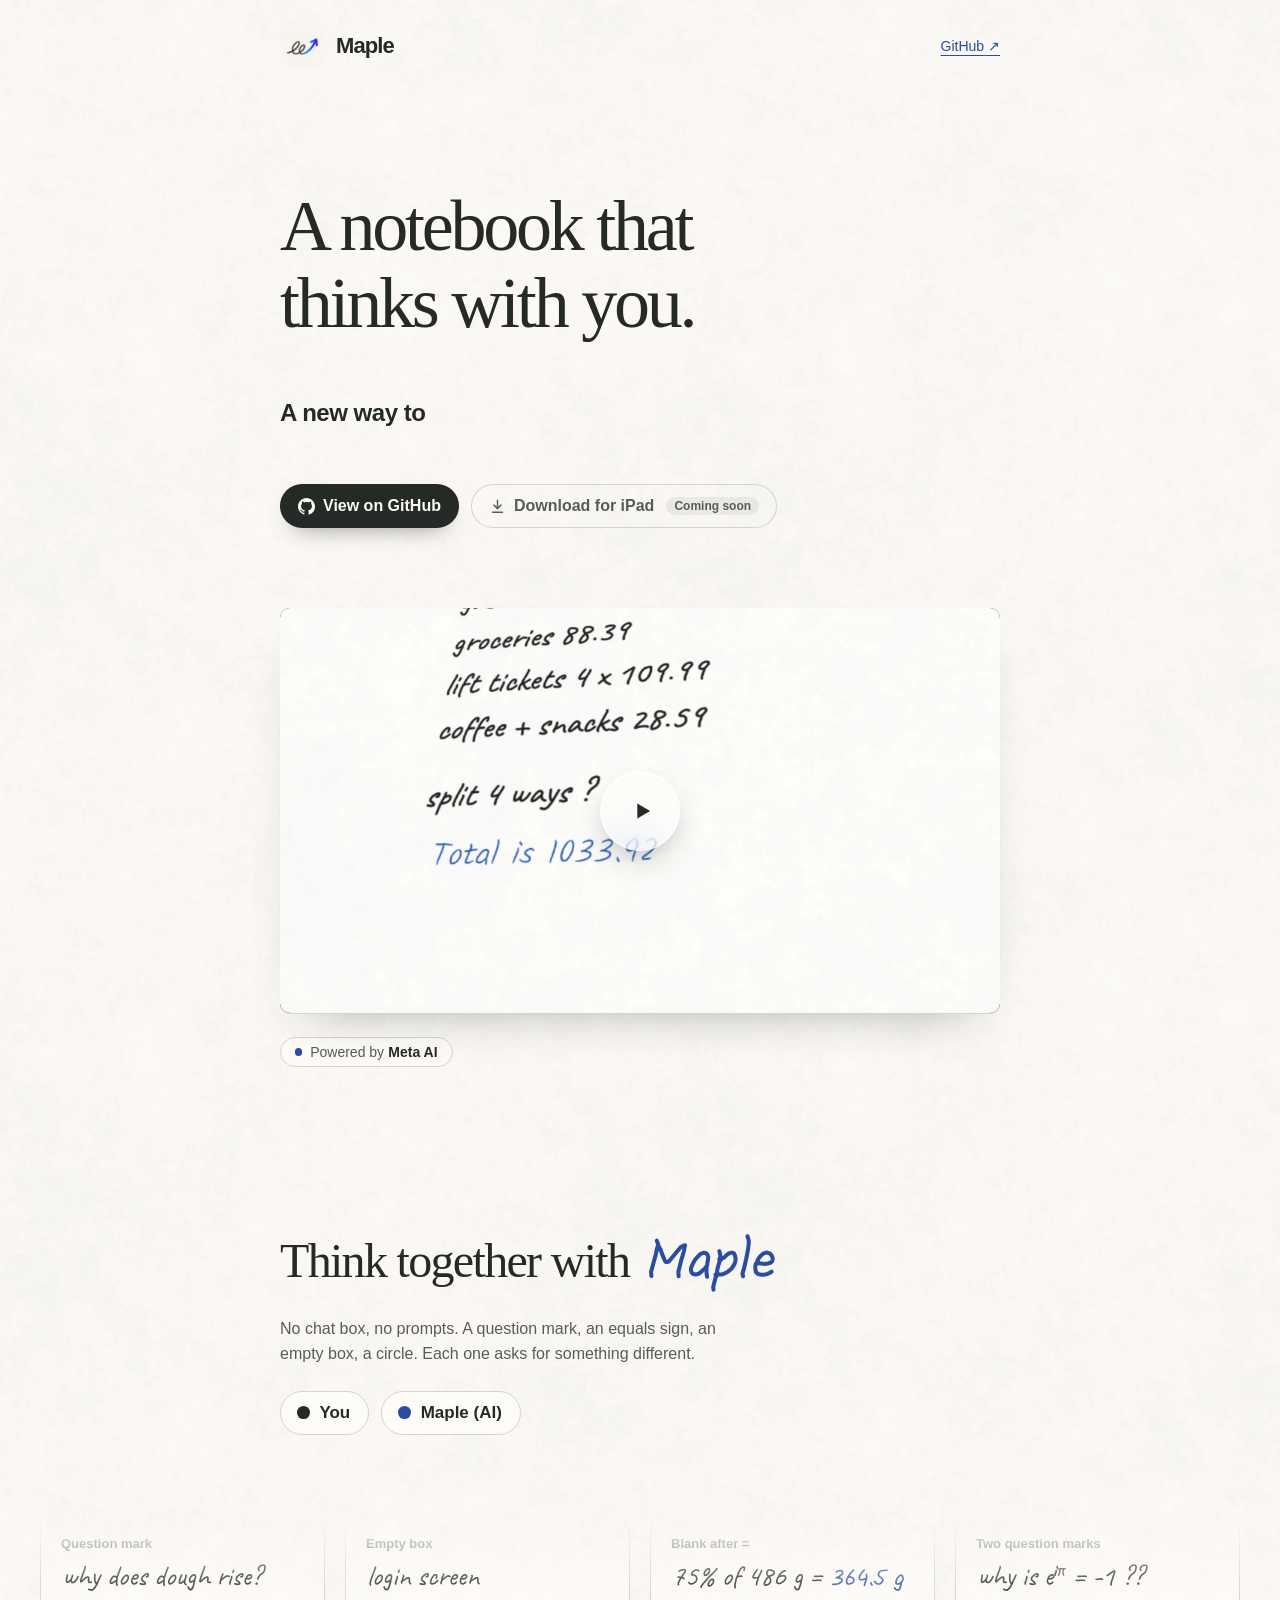
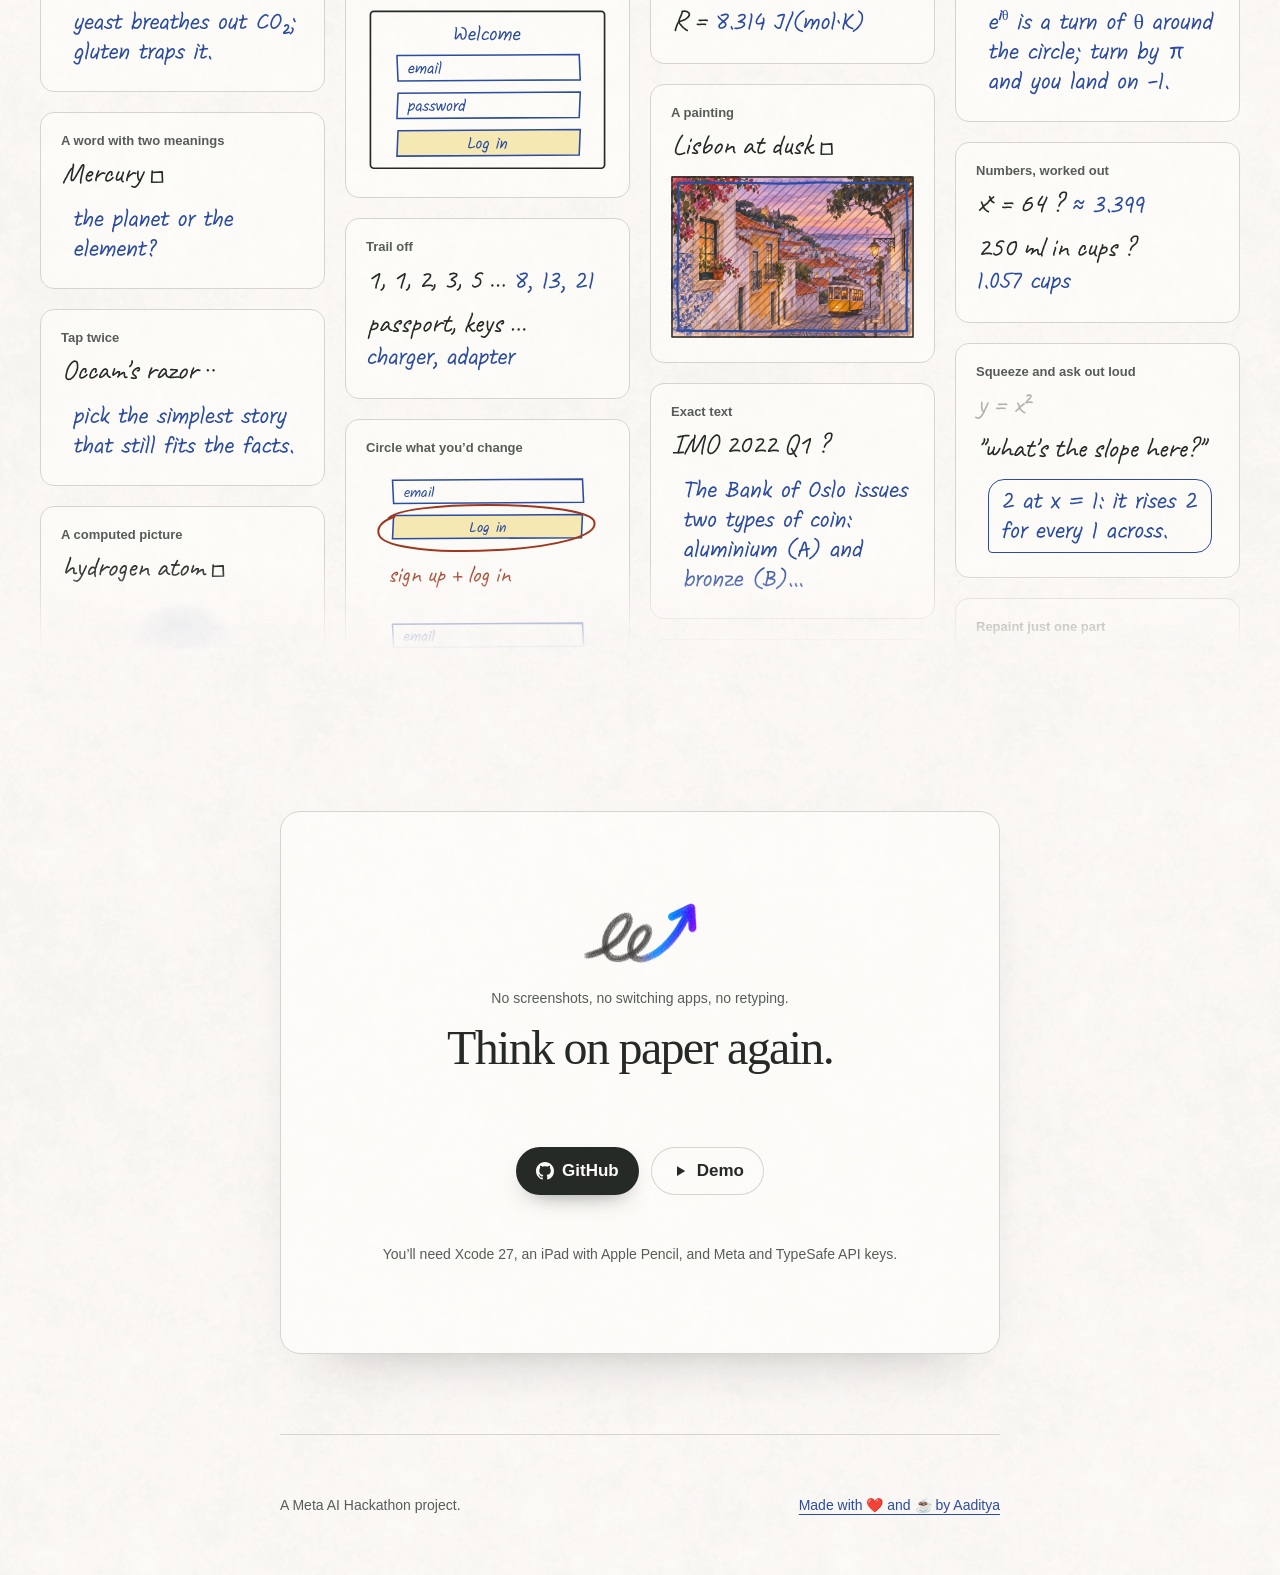
==== commit 4c09ecb6: "Mark who wrote what on the website A You / Maple (AI) key above the wall of marks, "Powered by Meta " ====
--- a/docs/index.html
+++ b/docs/index.html
@@ -71,6 +71,10 @@
     h2 { margin: 0; font-family: var(--font-display); font-size: var(--text-section); font-weight: 400; line-height: 1.1; letter-spacing: -.035em; }
     h2 .signed { margin: 0 0 0 -.12em; font-size: 1.12em; letter-spacing: 0; }
     h2 .signed svg { margin-top: -.25em; }
+    /* Who wrote what, hard to miss: a pill for each hand. */
+    .ways-head .key { display: flex; flex-wrap: wrap; gap: .75rem; margin-top: var(--space-lg); color: var(--color-ink); font-size: 1.0625rem; font-weight: 600; }
+    .key span { display: inline-flex; align-items: center; gap: .6rem; min-height: 44px; padding: 0 1.125rem 0 1rem; border: 1px solid var(--color-rule); border-radius: 999px; background: oklch(99.6% .004 90 / .75); }
+    .key span::before { content: ""; width: .8rem; height: .8rem; border-radius: 50%; background: var(--c); }
     .ways-head p { margin-top: var(--space-md); max-width: 30rem; color: var(--color-muted); line-height: 1.6; }
 
     /* The wall: a plain grid, or moving columns when motion is welcome. */
@@ -140,7 +144,7 @@
           <span class="play" aria-hidden="true"><svg viewBox="0 0 24 24"><path d="M8 5.5v13l11-6.5z"/></svg></span>
         </a>
       </figure>
-      <p class="badge">Powered by <b>Meta Model API</b></p>
+      <p class="badge">Powered by <b>Meta AI</b></p>
     </section>
   </div>
 
@@ -149,6 +153,7 @@
       <div>
         <h2 id="ways-title">Think together with <span class="ink maple signed">Maple</span></h2>
         <p>No chat box, no prompts. A question mark, an equals sign, an empty box, a circle. Each one asks for something different.</p>
+        <p class="key"><span style="--c: var(--color-ink)">You</span><span style="--c: var(--color-blue)">Maple (AI)</span></p>
       </div>
     </div>
 
@@ -307,7 +312,7 @@
       <h2 id="end-title">Think on paper again.</h2>
       <div class="actions">
         <a class="cta" href="https://github.com/thisisvaze/maple"><svg viewBox="0 0 16 16" aria-hidden="true"><path d="M8 0C3.58 0 0 3.58 0 8c0 3.54 2.29 6.53 5.47 7.59.4.07.55-.17.55-.38 0-.19-.01-.82-.01-1.49-2.01.37-2.53-.49-2.69-.94-.09-.23-.48-.94-.82-1.13-.28-.15-.68-.52-.01-.53.63-.01 1.08.58 1.23.82.72 1.21 1.87.87 2.33.66.07-.52.28-.87.51-1.07-1.78-.2-3.64-.89-3.64-3.95 0-.87.31-1.59.82-2.15-.08-.2-.36-1.02.08-2.12 0 0 .67-.21 2.2.82.64-.18 1.32-.27 2-.27.68 0 1.36.09 2 .27 1.53-1.04 2.2-.82 2.2-.82.44 1.1.16 1.92.08 2.12.51.56.82 1.27.82 2.15 0 3.07-1.87 3.75-3.65 3.95.29.25.54.73.54 1.48 0 1.07-.01 1.93-.01 2.2 0 .21.15.46.55.38A8.013 8.013 0 0016 8c0-4.42-3.58-8-8-8z"/></svg>GitHub</a>
-        <a class="cta ghost" href="https://youtu.be/RCev1zyMf9k"><svg viewBox="0 0 24 24" aria-hidden="true"><path d="M8 5.5v13l11-6.5z"/></svg>Watch the film</a>
+        <a class="cta ghost" href="https://youtu.be/RCev1zyMf9k"><svg viewBox="0 0 24 24" aria-hidden="true"><path d="M8 5.5v13l11-6.5z"/></svg>Demo</a>
       </div>
       <p class="fine">You’ll need Xcode 27, an iPad with Apple Pencil, and Meta and TypeSafe API keys.</p>
     </div>
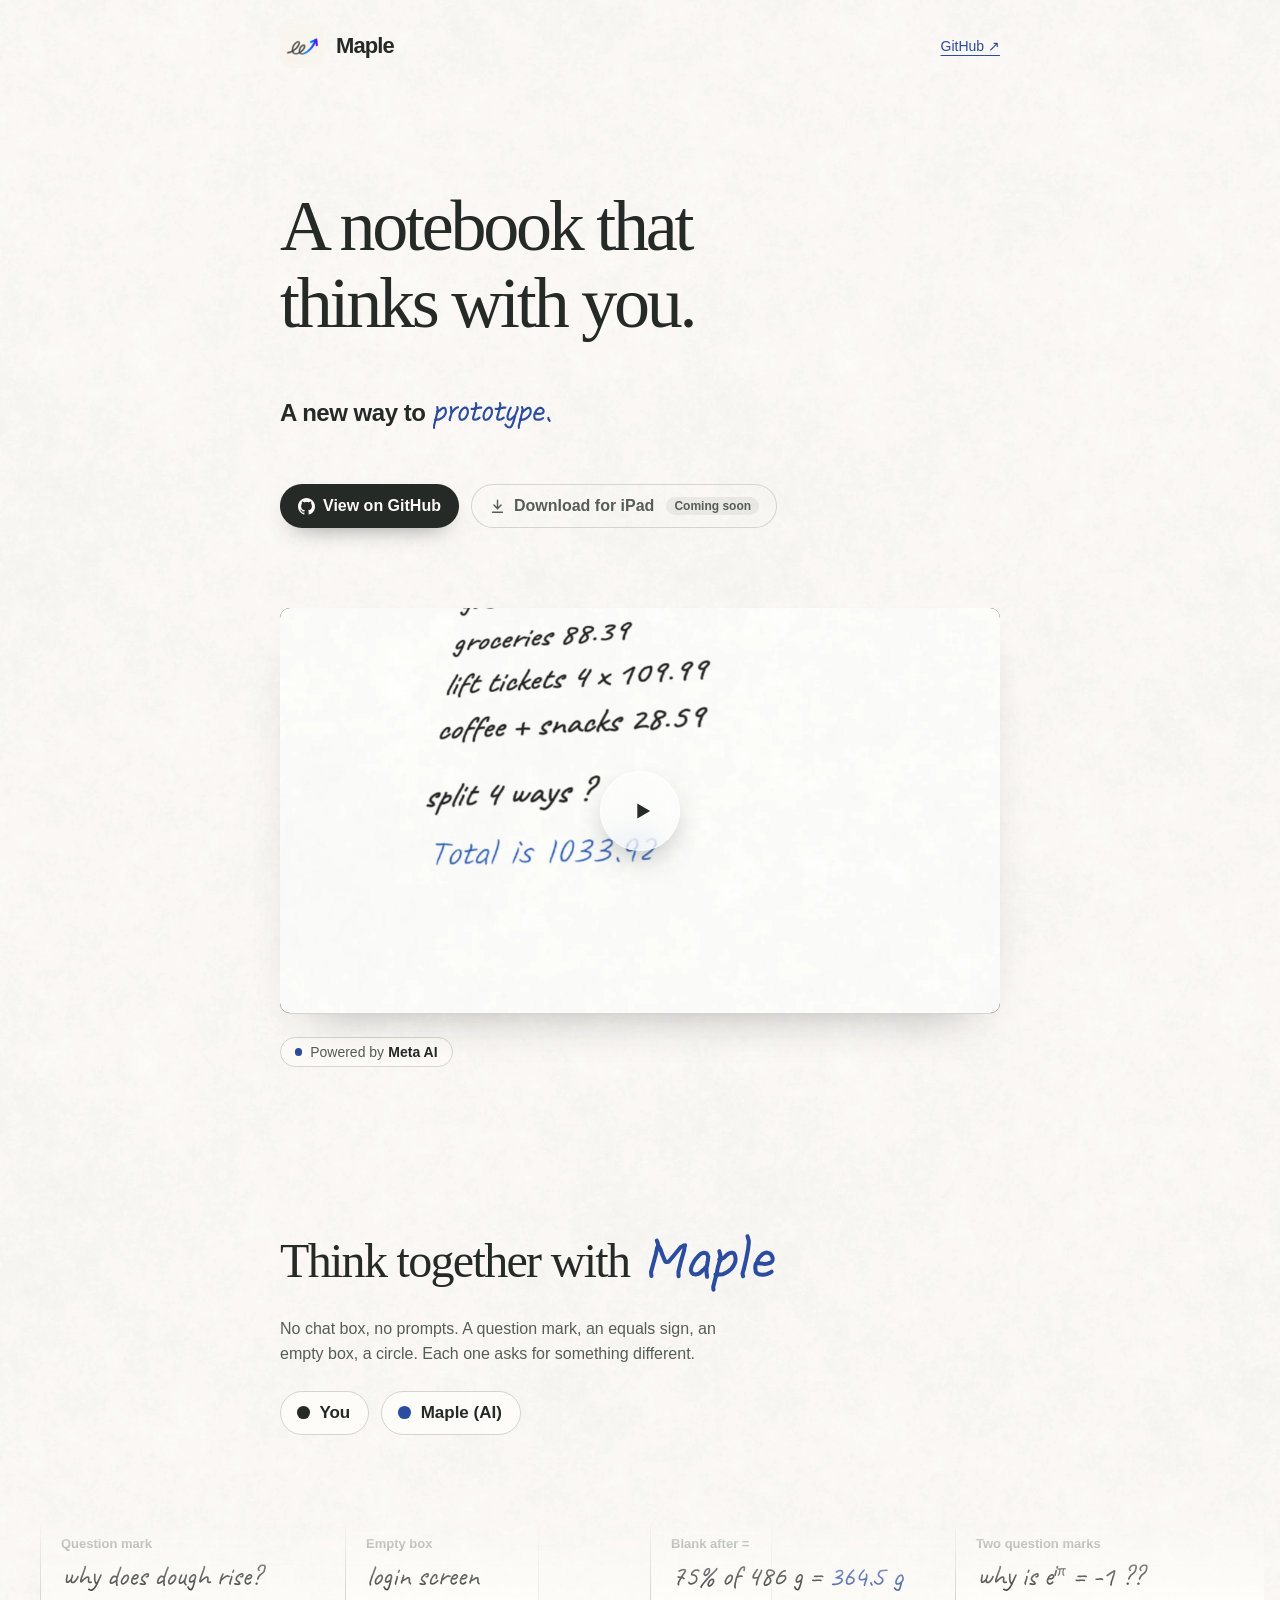
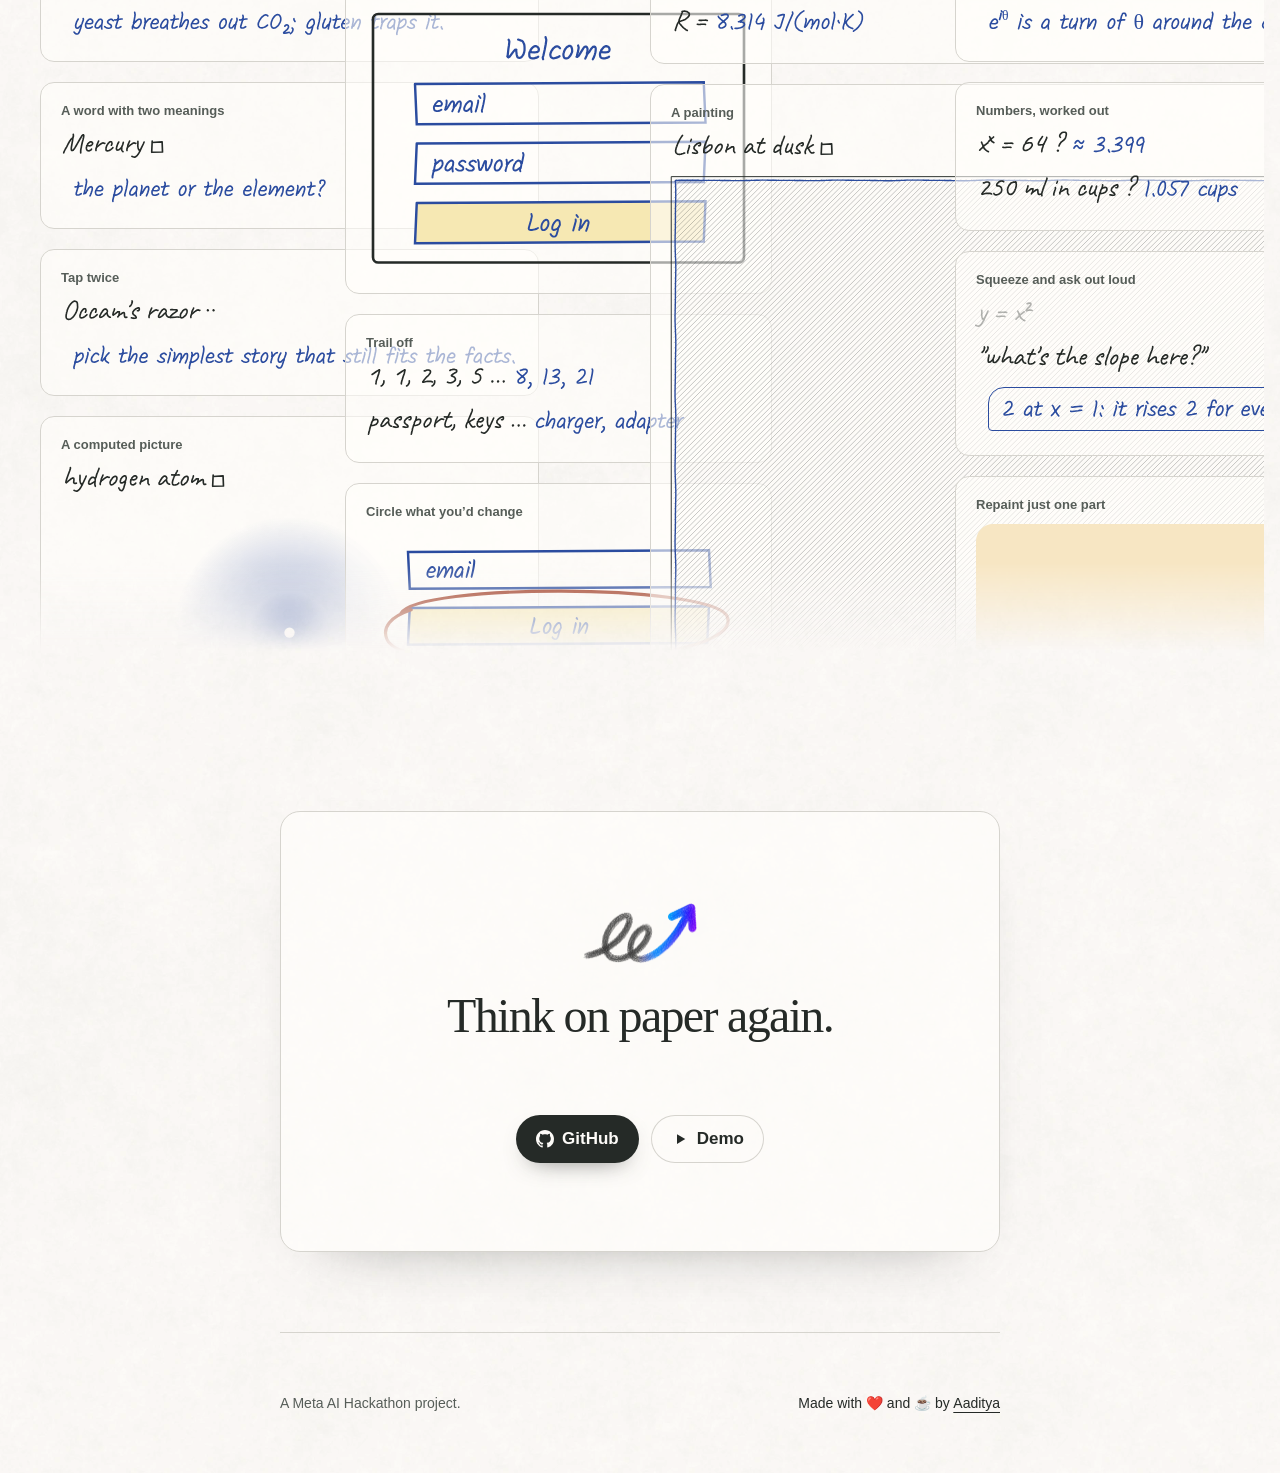
==== commit 92f45b12: "Site: trim the closing card and simplify the footer credit Drop the kicker and the requirements line" ====
--- a/docs/index.html
+++ b/docs/index.html
@@ -111,13 +111,14 @@
     .end { max-width: 48rem; margin: var(--space-section) auto 0; padding-inline: var(--space-lg); }
     .sheet { padding: clamp(3rem, 8vw, 5.5rem) clamp(1.5rem, 5vw, 3rem); text-align: center; background: oklch(99.6% .004 90 / .7); border: 1px solid var(--color-rule); border-radius: 1.25rem; box-shadow: 0 30px 60px -48px oklch(28% .01 155 / .5); }
     .end-icon { display: block; width: 7.5rem; height: auto; margin: 0 auto var(--space-lg); }
-    .kicker { color: var(--color-muted); font-size: var(--text-small); }
     .end h2 { margin-top: var(--space-md); }
     .actions { display: flex; flex-wrap: wrap; justify-content: center; gap: var(--space-sm); margin-top: var(--space-xl); }
     .cta.ghost { background: transparent; color: var(--color-ink); box-shadow: inset 0 0 0 1px var(--color-rule); }
     .cta.ghost:hover { background: transparent; color: var(--color-blue); box-shadow: inset 0 0 0 1px var(--color-blue); }
-    .fine { margin-top: var(--space-xl); color: var(--color-muted); font-size: var(--text-small); line-height: 1.6; }
     footer { width: min(45rem, 100% - 2 * var(--space-lg)); margin: var(--space-2xl) auto 0; padding-block: var(--space-xl); border-top: 1px solid var(--color-rule); display: flex; flex-wrap: wrap; justify-content: space-between; align-items: center; gap: var(--space-sm); color: var(--color-muted); font-size: var(--text-small); }
+    footer a { gap: .25em; color: var(--color-ink); text-decoration: none; }
+    footer a span { text-decoration: underline; text-decoration-thickness: 1px; }
+    footer a:hover span { text-decoration-thickness: 2px; }
 
     @media (prefers-reduced-motion: reduce) {
       .col { animation: none; }
@@ -308,18 +309,16 @@
   <section class="end" aria-labelledby="end-title">
     <div class="sheet">
       <img class="end-icon" src="maple-mark.webp" width="480" height="265" alt="Maple">
-      <p class="kicker">No screenshots, no switching apps, no retyping.</p>
       <h2 id="end-title">Think on paper again.</h2>
       <div class="actions">
         <a class="cta" href="https://github.com/thisisvaze/maple"><svg viewBox="0 0 16 16" aria-hidden="true"><path d="M8 0C3.58 0 0 3.58 0 8c0 3.54 2.29 6.53 5.47 7.59.4.07.55-.17.55-.38 0-.19-.01-.82-.01-1.49-2.01.37-2.53-.49-2.69-.94-.09-.23-.48-.94-.82-1.13-.28-.15-.68-.52-.01-.53.63-.01 1.08.58 1.23.82.72 1.21 1.87.87 2.33.66.07-.52.28-.87.51-1.07-1.78-.2-3.64-.89-3.64-3.95 0-.87.31-1.59.82-2.15-.08-.2-.36-1.02.08-2.12 0 0 .67-.21 2.2.82.64-.18 1.32-.27 2-.27.68 0 1.36.09 2 .27 1.53-1.04 2.2-.82 2.2-.82.44 1.1.16 1.92.08 2.12.51.56.82 1.27.82 2.15 0 3.07-1.87 3.75-3.65 3.95.29.25.54.73.54 1.48 0 1.07-.01 1.93-.01 2.2 0 .21.15.46.55.38A8.013 8.013 0 0016 8c0-4.42-3.58-8-8-8z"/></svg>GitHub</a>
         <a class="cta ghost" href="https://youtu.be/RCev1zyMf9k"><svg viewBox="0 0 24 24" aria-hidden="true"><path d="M8 5.5v13l11-6.5z"/></svg>Demo</a>
       </div>
-      <p class="fine">You’ll need Xcode 27, an iPad with Apple Pencil, and Meta and TypeSafe API keys.</p>
     </div>
   </section>
   <footer>
     <p>A Meta AI Hackathon project.</p>
-    <a href="https://thisisvaze.com">Made with ❤️ and ☕ by Aaditya</a>
+    <a href="https://thisisvaze.com">Made with ❤️ and ☕ by <span>Aaditya</span></a>
   </footer>
 
   <script src="hand.js"></script>
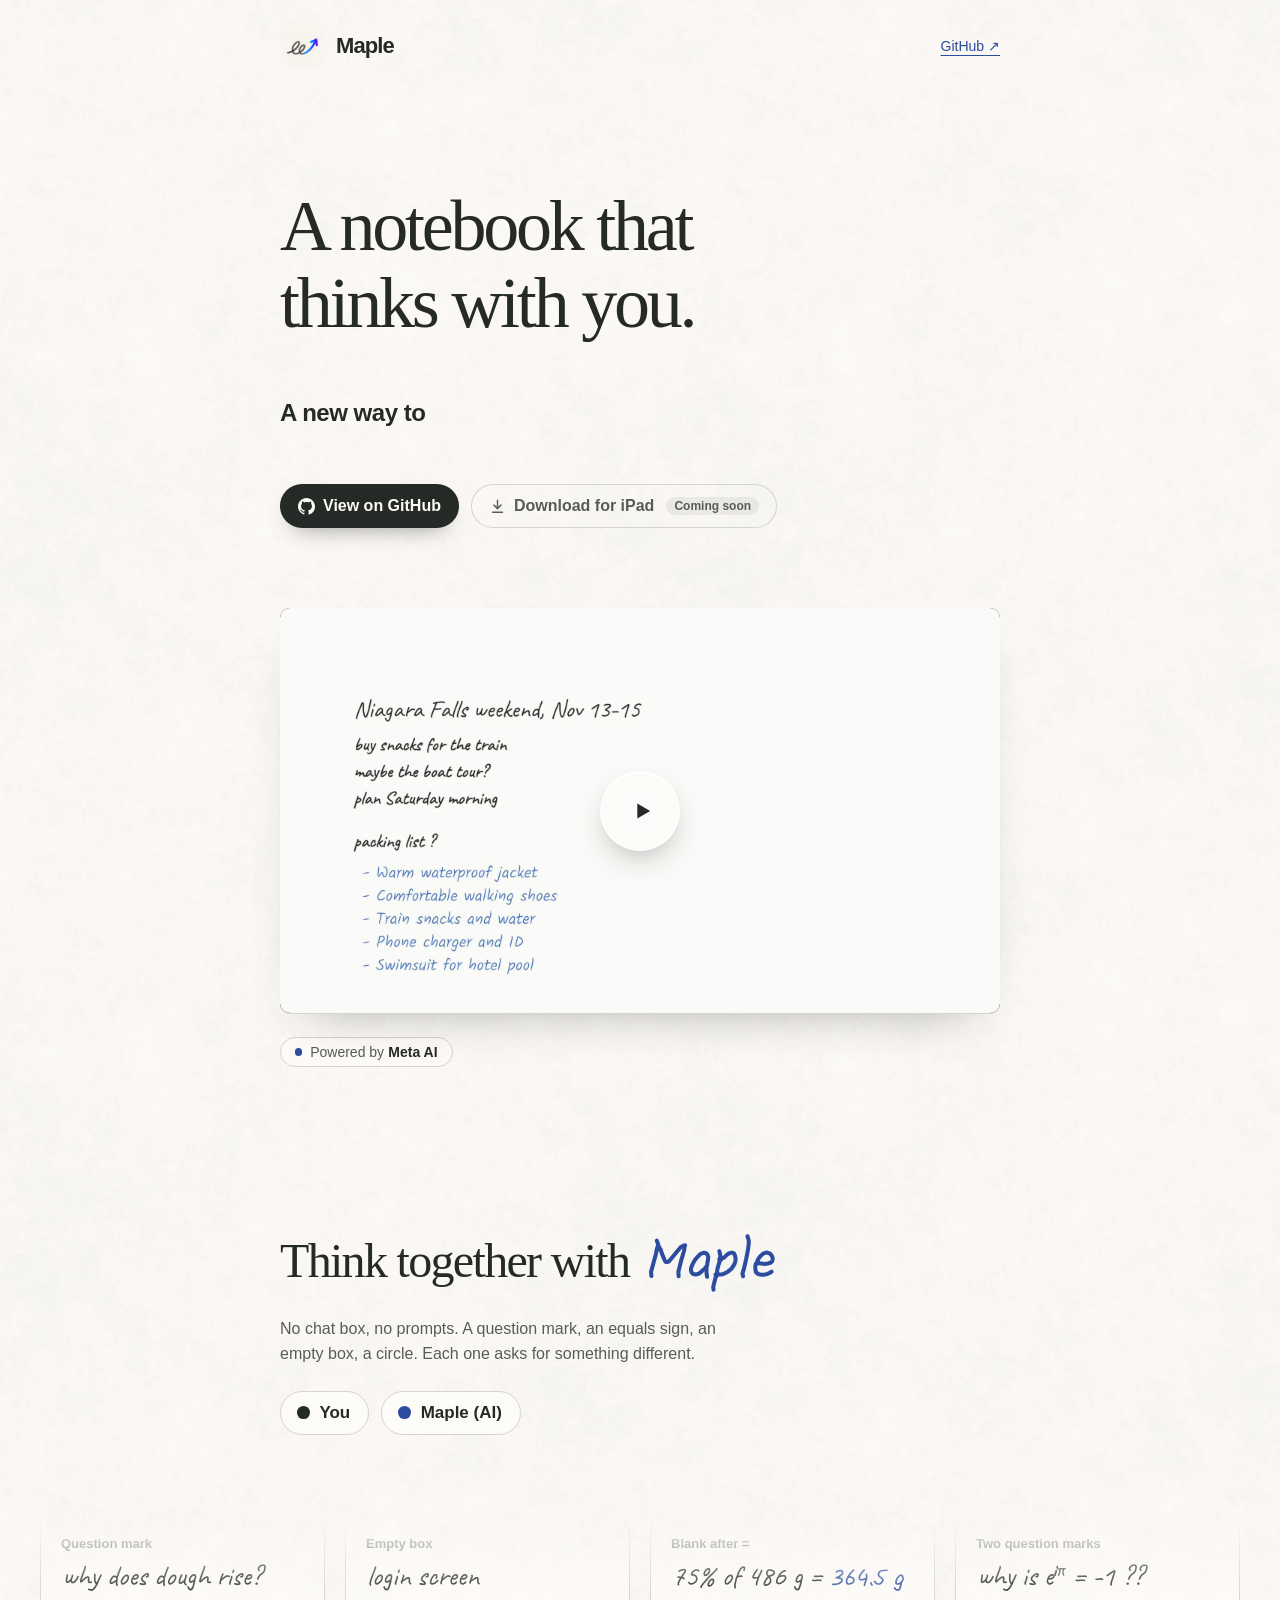
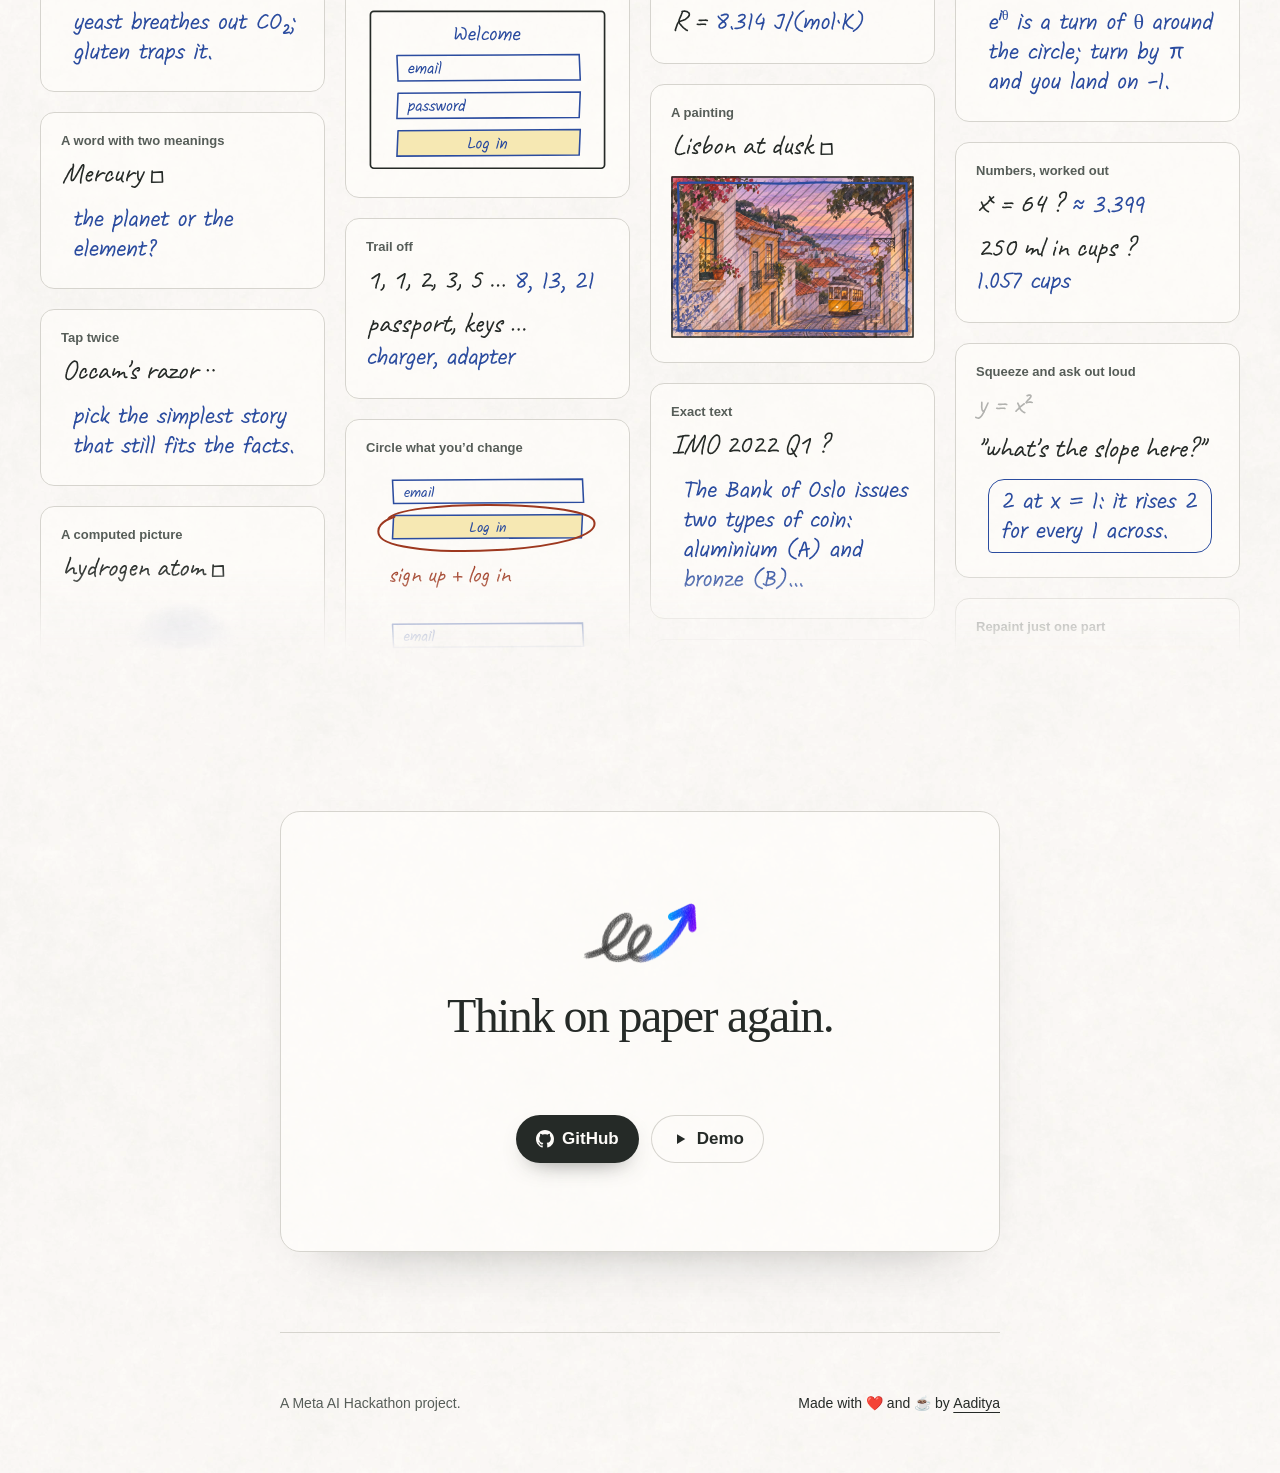
==== commit 8ba7b93d: "Site: play the hackathon film in the hero Point the hero embed at the new film and give it a poster " ====
--- a/docs/index.html
+++ b/docs/index.html
@@ -140,8 +140,8 @@
         <span class="cta soon" role="link" aria-disabled="true"><svg viewBox="0 0 24 24" aria-hidden="true"><path d="M12 3v12m0 0l-5-5m5 5l5-5M5 20h14" fill="none" stroke="currentColor" stroke-width="2" stroke-linecap="round" stroke-linejoin="round"/></svg>Download for iPad<small>Coming soon</small></span>
       </div>
       <figure class="shot">
-        <a class="film" href="https://youtu.be/RCev1zyMf9k" aria-label="Play Maple in 72 seconds, on YouTube">
-          <img src="maple-showcase-poster.webp" width="1920" height="1080" alt="">
+        <a class="film" href="https://youtu.be/cuc9k0qtfGQ" aria-label="Play the Maple film, on YouTube">
+          <img src="maple-film-poster.webp" width="1920" height="1080" alt="">
           <span class="play" aria-hidden="true"><svg viewBox="0 0 24 24"><path d="M8 5.5v13l11-6.5z"/></svg></span>
         </a>
       </figure>
@@ -356,8 +356,8 @@
       if (location.protocol === 'file:') return;  // YouTube refuses embeds without a referrer (error 153): open it there instead
       e.preventDefault();
       const frame = Object.assign(document.createElement('iframe'), {
-        src: 'https://www.youtube-nocookie.com/embed/RCev1zyMf9k?autoplay=1&rel=0&playsinline=1&iv_load_policy=3&color=white',
-        title: 'Maple in 72 seconds', referrerPolicy: 'strict-origin-when-cross-origin', allow: 'autoplay; encrypted-media; picture-in-picture; fullscreen', allowFullscreen: true,
+        src: 'https://www.youtube-nocookie.com/embed/cuc9k0qtfGQ?autoplay=1&rel=0&playsinline=1&iv_load_policy=3&color=white',
+        title: 'Maple, for the Meta AI Global Hackathon', referrerPolicy: 'strict-origin-when-cross-origin', allow: 'autoplay; encrypted-media; picture-in-picture; fullscreen', allowFullscreen: true,
       });
       e.currentTarget.replaceWith(Object.assign(document.createElement('div'), {className: 'film'}));
       document.querySelector('.shot .film').append(frame);
